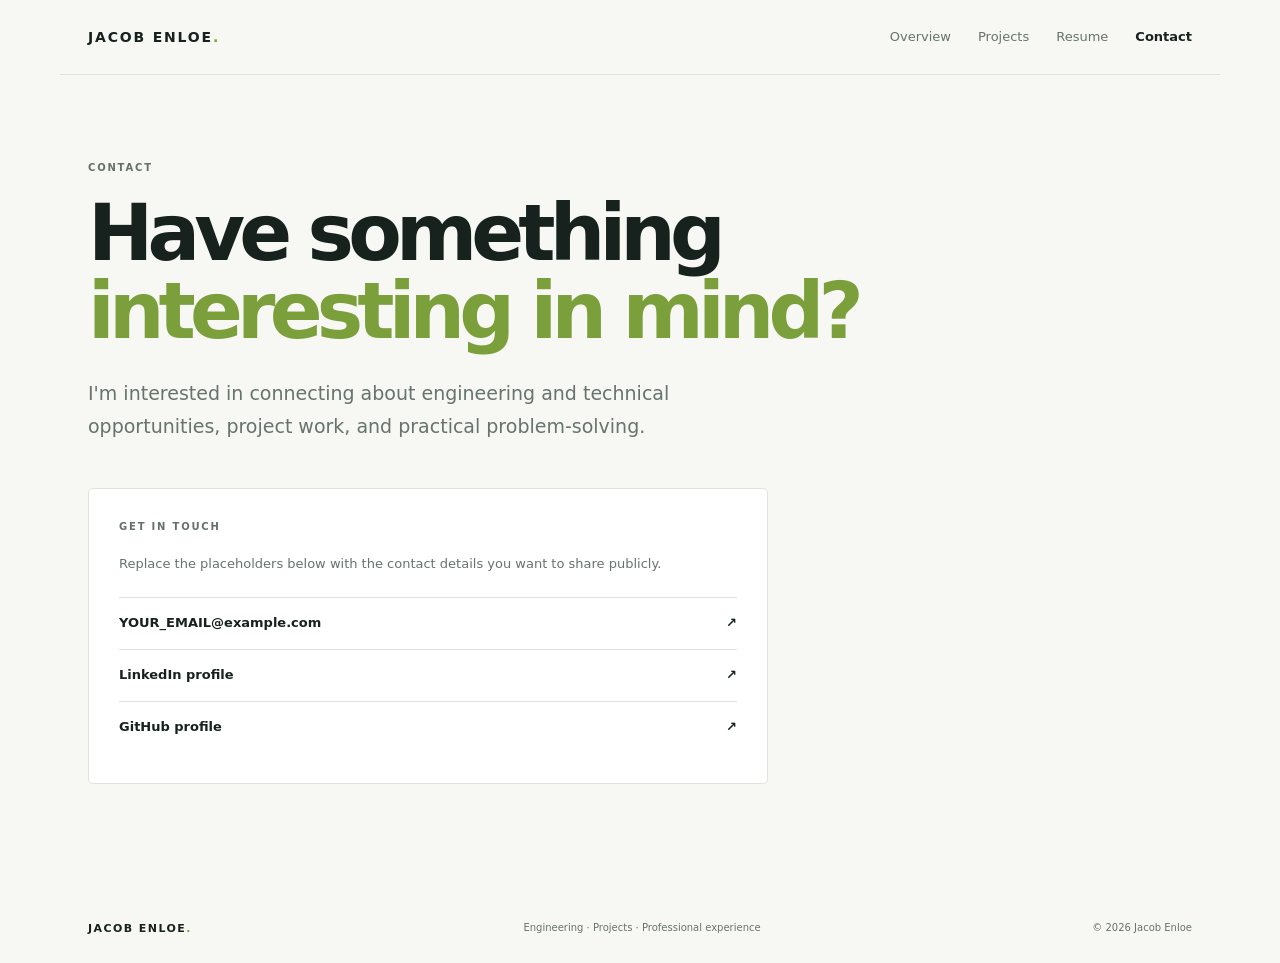
==== contact.html @ 6a727733 "Add files via upload" ====
<!doctype html>
<html lang="en">
<head>
  <meta charset="utf-8"><meta name="viewport" content="width=device-width, initial-scale=1">
  <meta name="description" content="Contact Jacob Enloe about technical opportunities and projects.">
  <title>Contact | Jacob Enloe</title><link rel="stylesheet" href="styles.css">
</head>
<body>
<header class="site-header"><a class="wordmark" href="index.html">JACOB ENLOE<span>.</span></a><nav aria-label="Main navigation"><a href="index.html">Overview</a><a href="projects.html">Projects</a><a href="resume.html">Resume</a><a class="active" href="contact.html">Contact</a></nav></header>
<main>
  <section class="page-hero contact-hero"><p class="eyebrow">CONTACT</p><h1>Have something<br><span>interesting in mind?</span></h1><p class="hero-copy">I'm interested in connecting about engineering and technical opportunities, project work, and practical problem-solving.</p>
    <div class="contact-panel"><p class="eyebrow">GET IN TOUCH</p><p>Replace the placeholders below with the contact details you want to share publicly.</p><a class="contact-link" href="mailto:YOUR_EMAIL@example.com">YOUR_EMAIL@example.com <span aria-hidden="true">↗</span></a><a class="contact-link" href="https://www.linkedin.com/" target="_blank" rel="noreferrer">LinkedIn profile <span aria-hidden="true">↗</span></a><a class="contact-link" href="https://github.com/" target="_blank" rel="noreferrer">GitHub profile <span aria-hidden="true">↗</span></a></div>
  </section>
</main>
<footer class="site-footer"><a class="wordmark" href="index.html">JACOB ENLOE<span>.</span></a><span>Engineering · Projects · Professional experience</span><span>© <span id="year"></span> Jacob Enloe</span></footer><script src="script.js"></script>
</body></html>
---- styles.css ----
:root{--ink:#17221f;--muted:#66736e;--paper:#f7f8f4;--white:#fff;--green:#c7f36b;--line:#dfe5dc;--deep:#1b2a25;--accent:#b8e85c;--max:1160px}
*{box-sizing:border-box}html{scroll-behavior:smooth}body{margin:0;background:var(--paper);color:var(--ink);font-family:Inter,ui-sans-serif,system-ui,-apple-system,BlinkMacSystemFont,"Segoe UI",sans-serif;line-height:1.6;-webkit-font-smoothing:antialiased}a{color:inherit;text-decoration:none}.site-header{max-width:var(--max);margin:auto;padding:26px 28px;display:flex;align-items:center;justify-content:space-between;gap:24px;border-bottom:1px solid var(--line)}.wordmark{font-size:14px;letter-spacing:.13em;font-weight:850;white-space:nowrap}.wordmark span{color:#75a82b}.site-header nav{display:flex;gap:27px;align-items:center}.site-header nav a{font-size:13px;color:var(--muted);transition:color .2s}.site-header nav a:hover,.site-header nav a.active{color:var(--ink)}.site-header nav a.active{font-weight:750}.hero,.page-hero{max-width:var(--max);margin:auto;padding:108px 28px 76px}.eyebrow{font-size:10px;letter-spacing:.18em;font-weight:800;color:#64716a;margin:0 0 19px}.status-dot{display:inline-block;width:7px;height:7px;background:#8bbd37;border-radius:50%;margin:0 8px 1px 0}.hero h1,.page-hero h1{font-size:clamp(46px,7.3vw,91px);line-height:.99;letter-spacing:-.075em;font-weight:760;margin:0;max-width:930px}.hero h1 span,.page-hero h1 span{color:#7a9f3b}.hero-copy{font-size:clamp(16px,2vw,19px);line-height:1.75;color:var(--muted);max-width:620px;margin:27px 0 0}.hero-actions{display:flex;align-items:center;gap:14px;flex-wrap:wrap;margin-top:31px}.button{display:inline-flex;align-items:center;justify-content:center;gap:20px;border-radius:4px;padding:14px 18px;font-size:13px;font-weight:750;transition:transform .2s,background .2s}.button:hover{transform:translateY(-2px)}.button-primary{background:var(--ink);color:white}.button-primary:hover{background:#30443b}.button-quiet{border:1px solid var(--line)}.hero-note{display:flex;align-items:center;gap:12px;color:var(--muted);font-size:11px;margin-top:67px}.note-line{height:1px;width:40px;background:#aab5a8}.section{max-width:var(--max);margin:auto;padding:75px 28px}.intro-grid{display:grid;grid-template-columns:.9fr 1.1fr;gap:70px;border-top:1px solid var(--line)}h2{font-size:clamp(30px,4vw,48px);line-height:1.08;letter-spacing:-.055em;margin:0;font-weight:730}.intro-text{max-width:590px;color:var(--muted);font-size:15px}.intro-text p:first-child{margin-top:0}.text-link{display:inline-flex;gap:14px;align-items:center;color:var(--ink);font-size:13px;font-weight:750;margin-top:12px;border-bottom:1px solid #a9b2a7;padding-bottom:5px}.projects-section{padding-top:48px;padding-bottom:100px}.section-heading{display:flex;align-items:end;justify-content:space-between;gap:24px;margin-bottom:31px}.section-heading .eyebrow{margin-bottom:12px}.project-grid{display:grid;grid-template-columns:repeat(3,1fr);gap:20px}.project-card{display:block;min-width:0}.project-visual{height:225px;position:relative;overflow:hidden;background:#dfe7d6;border-radius:5px;margin-bottom:17px}.visual-label{position:absolute;z-index:2;top:15px;left:15px;font-size:9px;letter-spacing:.12em;font-weight:800;color:#334238}.visual-laser{background:radial-gradient(ellipse at 54% 53%,#f7f7d7 0,#c2d9a0 25%,#8ba879 60%,#344b40 100%)}.orbit{position:absolute;border:1px solid rgba(255,255,255,.72);border-radius:50%;width:230px;height:120px;left:50%;top:55%;transform:translate(-50%,-50%) rotate(-22deg)}.orbit-two{transform:translate(-50%,-50%) rotate(35deg);width:175px;height:180px}.laser-line{position:absolute;width:130%;height:2px;left:-10%;top:52%;background:#fff8ba;box-shadow:0 0 15px #fff}.visual-symbol{position:absolute;right:25px;bottom:12px;font-size:52px;font-family:Georgia,serif;color:#fff}.visual-circuit{background:#243c34}.visual-circuit .visual-label{color:#dcebd6}.circuit-board{position:absolute;inset:45px 28px 25px;border:1px solid #6d997e;background:linear-gradient(135deg,transparent 48%,rgba(188,232,112,.1) 49%,transparent 51%)}.chip{position:absolute;left:39%;top:30%;width:68px;height:68px;background:#162720;border:2px solid #9bc76d;box-shadow:0 0 0 8px rgba(164,214,112,.1)}.trace{position:absolute;height:2px;background:#9bc76d}.t1{width:39%;left:0;top:45%}.t2{width:39%;right:0;top:60%}.t3{width:2px;height:35%;left:58%;top:0}.node{position:absolute;width:7px;height:7px;border-radius:50%;background:#e1f5a5}.n1{left:13%;top:41%}.n2{right:8%;top:57%}.n3{left:57%;bottom:3%}.visual-data{background:#e5e9df}.chart-bars{position:absolute;left:30px;right:30px;bottom:28px;height:120px;display:flex;align-items:end;gap:12px}.chart-bars i{display:block;flex:1;background:#9ab47b;border-radius:3px 3px 0 0}.chart-bars i:nth-child(1){height:30%}.chart-bars i:nth-child(2){height:45%}.chart-bars i:nth-child(3){height:38%}.chart-bars i:nth-child(4){height:61%}.chart-bars i:nth-child(5){height:56%}.chart-bars i:nth-child(6){height:79%}.chart-bars i:nth-child(7){height:100%;background:#6d8e4a}.chart-baseline{position:absolute;bottom:28px;left:25px;right:25px;height:1px;background:#82927c}.card-meta{display:flex;justify-content:space-between;color:#748076;font-size:9px;font-weight:800;letter-spacing:.12em}.project-card h3{font-size:19px;line-height:1.25;letter-spacing:-.035em;margin:11px 0 8px}.project-card p{font-size:13px;line-height:1.7;color:var(--muted);margin:0}.project-card:hover h3{color:#668c2c}.small-note{font-size:11px;color:#7c867d;line-height:1.65;margin-top:22px}.closing-cta{background:var(--deep);color:white;padding:76px max(28px,calc((100vw - var(--max))/2 + 28px)) 82px}.closing-cta .eyebrow{color:#c5d0c5}.closing-cta h2{font-size:clamp(38px,5vw,60px)}.closing-cta>p:not(.eyebrow){max-width:500px;color:#b9c5bc;font-size:14px;margin:20px 0 0}.button-light{background:var(--green);color:var(--ink);margin-top:24px}.site-footer{max-width:var(--max);margin:auto;padding:26px 28px;display:flex;align-items:center;justify-content:space-between;gap:18px;color:var(--muted);font-size:10px}.site-footer .wordmark{color:var(--ink);font-size:11px}.page-hero{padding-top:85px;padding-bottom:48px}.page-hero h1{font-size:clamp(45px,6.5vw,78px)}.page-hero .hero-copy{max-width:670px}.project-detail-list{padding-top:25px;padding-bottom:100px}.detail-card{display:grid;grid-template-columns:70px 1fr;gap:28px;padding:37px 0;border-top:1px solid var(--line);scroll-margin-top:20px}.detail-number{font-size:12px;font-weight:800;color:#7b9d48;padding-top:4px}.detail-card h2{font-size:clamp(25px,3.5vw,38px);margin-bottom:14px}.detail-card p:not(.eyebrow){color:var(--muted);max-width:720px;font-size:14px}.detail-card h3{font-size:13px;margin:26px 0 8px}.detail-card ul{color:var(--muted);font-size:13px;padding-left:19px}.tag-list{display:flex;gap:8px;flex-wrap:wrap;margin-top:18px}.tag-list span{font-size:10px;border:1px solid var(--line);padding:6px 9px;border-radius:3px;color:#536158}.resume-hero{padding-bottom:50px}.resume-layout{display:grid;grid-template-columns:.75fr 1.25fr;gap:80px;border-top:1px solid var(--line);padding-top:52px;padding-bottom:100px}.resume-layout aside h2{font-size:31px}.muted{color:var(--muted);font-size:14px;line-height:1.8}.resume-content{min-width:0}.resume-block{border-bottom:1px solid var(--line);padding-bottom:30px;margin-bottom:30px}.resume-block:last-child{border-bottom:0}.resume-block>.eyebrow{margin-bottom:17px}.resume-entry{display:flex;justify-content:space-between;gap:20px;margin:17px 0 8px}.resume-entry h3{font-size:16px;margin:0}.resume-entry p{font-size:12px;color:var(--muted);margin:3px 0}.entry-date{font-size:10px;color:#758078;white-space:nowrap;padding-top:5px}.resume-block>p:not(.eyebrow),.resume-block li{font-size:12px;color:var(--muted);line-height:1.8}.resume-block ul{padding-left:17px}.skill-grid{display:grid;grid-template-columns:1fr 1fr;gap:20px}.skill-grid h4{font-size:12px;margin:0 0 5px}.skill-grid p{font-size:12px;color:var(--muted);margin:0;line-height:1.7}.contact-hero{padding-bottom:110px}.contact-panel{max-width:680px;margin-top:45px;padding:30px;background:white;border:1px solid var(--line);border-radius:5px}.contact-panel>p:not(.eyebrow){font-size:13px;color:var(--muted)}.contact-link{display:flex;justify-content:space-between;gap:15px;padding:15px 0;border-top:1px solid var(--line);font-size:13px;font-weight:700}.contact-link:first-of-type{margin-top:22px}.contact-link:hover{color:#668c2c}
@media(max-width:760px){.site-header{padding:20px;align-items:flex-start;flex-direction:column;gap:18px}.site-header nav{width:100%;gap:0;justify-content:space-between}.site-header nav a{font-size:12px}.hero,.page-hero{padding:75px 20px 55px}.hero h1{font-size:clamp(44px,12vw,70px)}.section{padding:55px 20px}.intro-grid,.resume-layout{grid-template-columns:1fr;gap:26px}.project-grid{grid-template-columns:1fr;gap:34px}.project-visual{height:245px}.section-heading{align-items:flex-start;flex-direction:column}.closing-cta{padding:60px 20px}.site-footer{padding:23px 20px;flex-wrap:wrap}.site-footer>span:nth-child(2){display:none}.detail-card{grid-template-columns:32px 1fr;gap:12px}.resume-layout{padding-top:40px}.skill-grid{grid-template-columns:1fr}.resume-entry{flex-direction:column;gap:0}.entry-date{padding-top:0}.contact-panel{padding:22px}}
@media(prefers-reduced-motion:reduce){html{scroll-behavior:auto}*,*::before,*::after{transition:none!important}}
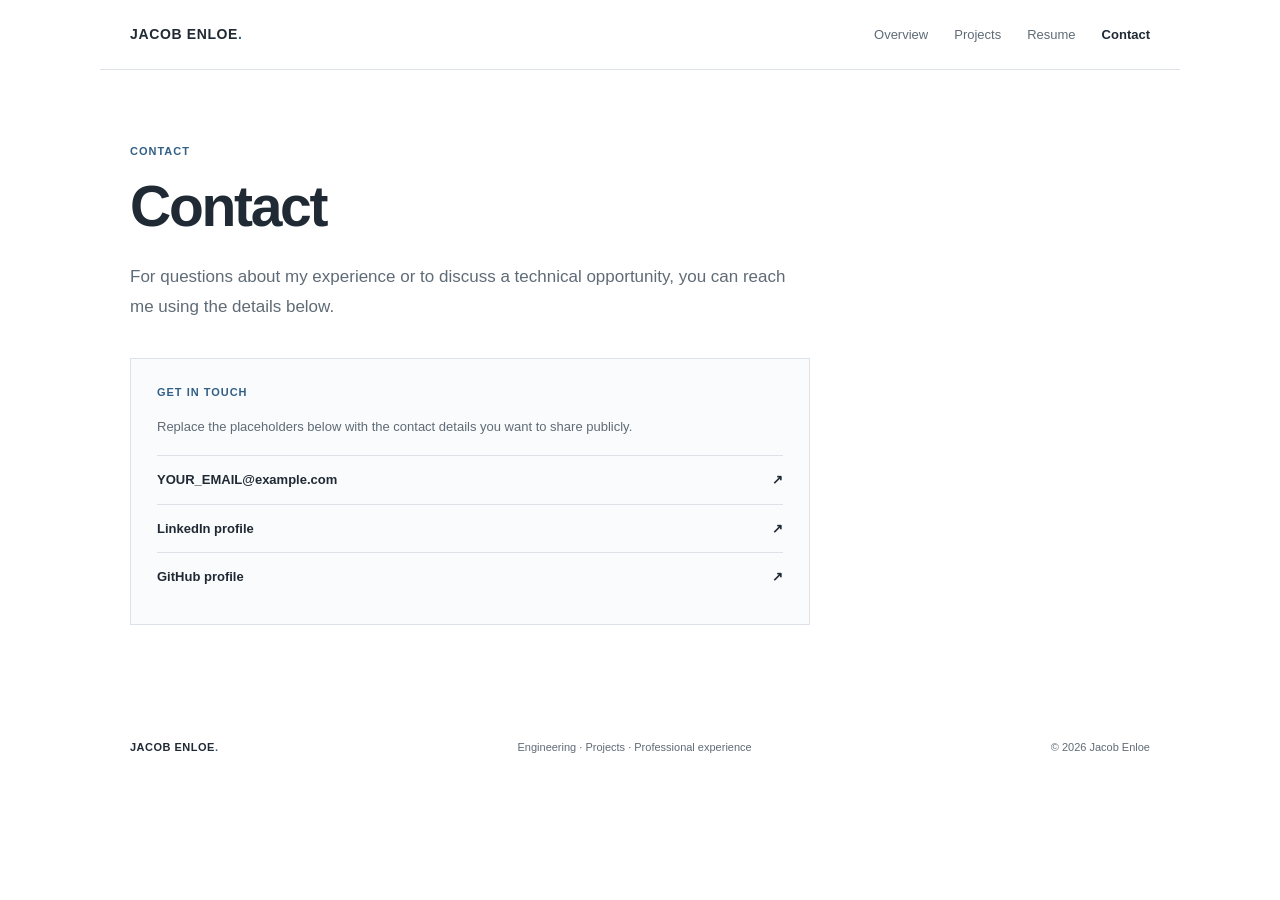
==== commit 0965d6bf: "Add files via upload" ====
--- a/contact.html
+++ b/contact.html
@@ -8,7 +8,7 @@
 <body>
 <header class="site-header"><a class="wordmark" href="index.html">JACOB ENLOE<span>.</span></a><nav aria-label="Main navigation"><a href="index.html">Overview</a><a href="projects.html">Projects</a><a href="resume.html">Resume</a><a class="active" href="contact.html">Contact</a></nav></header>
 <main>
-  <section class="page-hero contact-hero"><p class="eyebrow">CONTACT</p><h1>Have something<br><span>interesting in mind?</span></h1><p class="hero-copy">I'm interested in connecting about engineering and technical opportunities, project work, and practical problem-solving.</p>
+  <section class="page-hero contact-hero"><p class="eyebrow">CONTACT</p><h1>Contact</h1><p class="hero-copy">For questions about my experience or to discuss a technical opportunity, you can reach me using the details below.</p>
     <div class="contact-panel"><p class="eyebrow">GET IN TOUCH</p><p>Replace the placeholders below with the contact details you want to share publicly.</p><a class="contact-link" href="mailto:YOUR_EMAIL@example.com">YOUR_EMAIL@example.com <span aria-hidden="true">↗</span></a><a class="contact-link" href="https://www.linkedin.com/" target="_blank" rel="noreferrer">LinkedIn profile <span aria-hidden="true">↗</span></a><a class="contact-link" href="https://github.com/" target="_blank" rel="noreferrer">GitHub profile <span aria-hidden="true">↗</span></a></div>
   </section>
 </main>
--- a/styles.css
+++ b/styles.css
@@ -1,4 +1,160 @@
-:root{--ink:#17221f;--muted:#66736e;--paper:#f7f8f4;--white:#fff;--green:#c7f36b;--line:#dfe5dc;--deep:#1b2a25;--accent:#b8e85c;--max:1160px}
-*{box-sizing:border-box}html{scroll-behavior:smooth}body{margin:0;background:var(--paper);color:var(--ink);font-family:Inter,ui-sans-serif,system-ui,-apple-system,BlinkMacSystemFont,"Segoe UI",sans-serif;line-height:1.6;-webkit-font-smoothing:antialiased}a{color:inherit;text-decoration:none}.site-header{max-width:var(--max);margin:auto;padding:26px 28px;display:flex;align-items:center;justify-content:space-between;gap:24px;border-bottom:1px solid var(--line)}.wordmark{font-size:14px;letter-spacing:.13em;font-weight:850;white-space:nowrap}.wordmark span{color:#75a82b}.site-header nav{display:flex;gap:27px;align-items:center}.site-header nav a{font-size:13px;color:var(--muted);transition:color .2s}.site-header nav a:hover,.site-header nav a.active{color:var(--ink)}.site-header nav a.active{font-weight:750}.hero,.page-hero{max-width:var(--max);margin:auto;padding:108px 28px 76px}.eyebrow{font-size:10px;letter-spacing:.18em;font-weight:800;color:#64716a;margin:0 0 19px}.status-dot{display:inline-block;width:7px;height:7px;background:#8bbd37;border-radius:50%;margin:0 8px 1px 0}.hero h1,.page-hero h1{font-size:clamp(46px,7.3vw,91px);line-height:.99;letter-spacing:-.075em;font-weight:760;margin:0;max-width:930px}.hero h1 span,.page-hero h1 span{color:#7a9f3b}.hero-copy{font-size:clamp(16px,2vw,19px);line-height:1.75;color:var(--muted);max-width:620px;margin:27px 0 0}.hero-actions{display:flex;align-items:center;gap:14px;flex-wrap:wrap;margin-top:31px}.button{display:inline-flex;align-items:center;justify-content:center;gap:20px;border-radius:4px;padding:14px 18px;font-size:13px;font-weight:750;transition:transform .2s,background .2s}.button:hover{transform:translateY(-2px)}.button-primary{background:var(--ink);color:white}.button-primary:hover{background:#30443b}.button-quiet{border:1px solid var(--line)}.hero-note{display:flex;align-items:center;gap:12px;color:var(--muted);font-size:11px;margin-top:67px}.note-line{height:1px;width:40px;background:#aab5a8}.section{max-width:var(--max);margin:auto;padding:75px 28px}.intro-grid{display:grid;grid-template-columns:.9fr 1.1fr;gap:70px;border-top:1px solid var(--line)}h2{font-size:clamp(30px,4vw,48px);line-height:1.08;letter-spacing:-.055em;margin:0;font-weight:730}.intro-text{max-width:590px;color:var(--muted);font-size:15px}.intro-text p:first-child{margin-top:0}.text-link{display:inline-flex;gap:14px;align-items:center;color:var(--ink);font-size:13px;font-weight:750;margin-top:12px;border-bottom:1px solid #a9b2a7;padding-bottom:5px}.projects-section{padding-top:48px;padding-bottom:100px}.section-heading{display:flex;align-items:end;justify-content:space-between;gap:24px;margin-bottom:31px}.section-heading .eyebrow{margin-bottom:12px}.project-grid{display:grid;grid-template-columns:repeat(3,1fr);gap:20px}.project-card{display:block;min-width:0}.project-visual{height:225px;position:relative;overflow:hidden;background:#dfe7d6;border-radius:5px;margin-bottom:17px}.visual-label{position:absolute;z-index:2;top:15px;left:15px;font-size:9px;letter-spacing:.12em;font-weight:800;color:#334238}.visual-laser{background:radial-gradient(ellipse at 54% 53%,#f7f7d7 0,#c2d9a0 25%,#8ba879 60%,#344b40 100%)}.orbit{position:absolute;border:1px solid rgba(255,255,255,.72);border-radius:50%;width:230px;height:120px;left:50%;top:55%;transform:translate(-50%,-50%) rotate(-22deg)}.orbit-two{transform:translate(-50%,-50%) rotate(35deg);width:175px;height:180px}.laser-line{position:absolute;width:130%;height:2px;left:-10%;top:52%;background:#fff8ba;box-shadow:0 0 15px #fff}.visual-symbol{position:absolute;right:25px;bottom:12px;font-size:52px;font-family:Georgia,serif;color:#fff}.visual-circuit{background:#243c34}.visual-circuit .visual-label{color:#dcebd6}.circuit-board{position:absolute;inset:45px 28px 25px;border:1px solid #6d997e;background:linear-gradient(135deg,transparent 48%,rgba(188,232,112,.1) 49%,transparent 51%)}.chip{position:absolute;left:39%;top:30%;width:68px;height:68px;background:#162720;border:2px solid #9bc76d;box-shadow:0 0 0 8px rgba(164,214,112,.1)}.trace{position:absolute;height:2px;background:#9bc76d}.t1{width:39%;left:0;top:45%}.t2{width:39%;right:0;top:60%}.t3{width:2px;height:35%;left:58%;top:0}.node{position:absolute;width:7px;height:7px;border-radius:50%;background:#e1f5a5}.n1{left:13%;top:41%}.n2{right:8%;top:57%}.n3{left:57%;bottom:3%}.visual-data{background:#e5e9df}.chart-bars{position:absolute;left:30px;right:30px;bottom:28px;height:120px;display:flex;align-items:end;gap:12px}.chart-bars i{display:block;flex:1;background:#9ab47b;border-radius:3px 3px 0 0}.chart-bars i:nth-child(1){height:30%}.chart-bars i:nth-child(2){height:45%}.chart-bars i:nth-child(3){height:38%}.chart-bars i:nth-child(4){height:61%}.chart-bars i:nth-child(5){height:56%}.chart-bars i:nth-child(6){height:79%}.chart-bars i:nth-child(7){height:100%;background:#6d8e4a}.chart-baseline{position:absolute;bottom:28px;left:25px;right:25px;height:1px;background:#82927c}.card-meta{display:flex;justify-content:space-between;color:#748076;font-size:9px;font-weight:800;letter-spacing:.12em}.project-card h3{font-size:19px;line-height:1.25;letter-spacing:-.035em;margin:11px 0 8px}.project-card p{font-size:13px;line-height:1.7;color:var(--muted);margin:0}.project-card:hover h3{color:#668c2c}.small-note{font-size:11px;color:#7c867d;line-height:1.65;margin-top:22px}.closing-cta{background:var(--deep);color:white;padding:76px max(28px,calc((100vw - var(--max))/2 + 28px)) 82px}.closing-cta .eyebrow{color:#c5d0c5}.closing-cta h2{font-size:clamp(38px,5vw,60px)}.closing-cta>p:not(.eyebrow){max-width:500px;color:#b9c5bc;font-size:14px;margin:20px 0 0}.button-light{background:var(--green);color:var(--ink);margin-top:24px}.site-footer{max-width:var(--max);margin:auto;padding:26px 28px;display:flex;align-items:center;justify-content:space-between;gap:18px;color:var(--muted);font-size:10px}.site-footer .wordmark{color:var(--ink);font-size:11px}.page-hero{padding-top:85px;padding-bottom:48px}.page-hero h1{font-size:clamp(45px,6.5vw,78px)}.page-hero .hero-copy{max-width:670px}.project-detail-list{padding-top:25px;padding-bottom:100px}.detail-card{display:grid;grid-template-columns:70px 1fr;gap:28px;padding:37px 0;border-top:1px solid var(--line);scroll-margin-top:20px}.detail-number{font-size:12px;font-weight:800;color:#7b9d48;padding-top:4px}.detail-card h2{font-size:clamp(25px,3.5vw,38px);margin-bottom:14px}.detail-card p:not(.eyebrow){color:var(--muted);max-width:720px;font-size:14px}.detail-card h3{font-size:13px;margin:26px 0 8px}.detail-card ul{color:var(--muted);font-size:13px;padding-left:19px}.tag-list{display:flex;gap:8px;flex-wrap:wrap;margin-top:18px}.tag-list span{font-size:10px;border:1px solid var(--line);padding:6px 9px;border-radius:3px;color:#536158}.resume-hero{padding-bottom:50px}.resume-layout{display:grid;grid-template-columns:.75fr 1.25fr;gap:80px;border-top:1px solid var(--line);padding-top:52px;padding-bottom:100px}.resume-layout aside h2{font-size:31px}.muted{color:var(--muted);font-size:14px;line-height:1.8}.resume-content{min-width:0}.resume-block{border-bottom:1px solid var(--line);padding-bottom:30px;margin-bottom:30px}.resume-block:last-child{border-bottom:0}.resume-block>.eyebrow{margin-bottom:17px}.resume-entry{display:flex;justify-content:space-between;gap:20px;margin:17px 0 8px}.resume-entry h3{font-size:16px;margin:0}.resume-entry p{font-size:12px;color:var(--muted);margin:3px 0}.entry-date{font-size:10px;color:#758078;white-space:nowrap;padding-top:5px}.resume-block>p:not(.eyebrow),.resume-block li{font-size:12px;color:var(--muted);line-height:1.8}.resume-block ul{padding-left:17px}.skill-grid{display:grid;grid-template-columns:1fr 1fr;gap:20px}.skill-grid h4{font-size:12px;margin:0 0 5px}.skill-grid p{font-size:12px;color:var(--muted);margin:0;line-height:1.7}.contact-hero{padding-bottom:110px}.contact-panel{max-width:680px;margin-top:45px;padding:30px;background:white;border:1px solid var(--line);border-radius:5px}.contact-panel>p:not(.eyebrow){font-size:13px;color:var(--muted)}.contact-link{display:flex;justify-content:space-between;gap:15px;padding:15px 0;border-top:1px solid var(--line);font-size:13px;font-weight:700}.contact-link:first-of-type{margin-top:22px}.contact-link:hover{color:#668c2c}
-@media(max-width:760px){.site-header{padding:20px;align-items:flex-start;flex-direction:column;gap:18px}.site-header nav{width:100%;gap:0;justify-content:space-between}.site-header nav a{font-size:12px}.hero,.page-hero{padding:75px 20px 55px}.hero h1{font-size:clamp(44px,12vw,70px)}.section{padding:55px 20px}.intro-grid,.resume-layout{grid-template-columns:1fr;gap:26px}.project-grid{grid-template-columns:1fr;gap:34px}.project-visual{height:245px}.section-heading{align-items:flex-start;flex-direction:column}.closing-cta{padding:60px 20px}.site-footer{padding:23px 20px;flex-wrap:wrap}.site-footer>span:nth-child(2){display:none}.detail-card{grid-template-columns:32px 1fr;gap:12px}.resume-layout{padding-top:40px}.skill-grid{grid-template-columns:1fr}.resume-entry{flex-direction:column;gap:0}.entry-date{padding-top:0}.contact-panel{padding:22px}}
-@media(prefers-reduced-motion:reduce){html{scroll-behavior:auto}*,*::before,*::after{transition:none!important}}
+:root {
+  --ink: #202a35;
+  --muted: #5f6b76;
+  --paper: #ffffff;
+  --soft: #f4f6f8;
+  --line: #dce2e7;
+  --accent: #315f86;
+  --max: 1080px;
+}
+* { box-sizing: border-box; }
+html { scroll-behavior: smooth; }
+body {
+  margin: 0;
+  background: var(--paper);
+  color: var(--ink);
+  font-family: Arial, Helvetica, sans-serif;
+  font-size: 15px;
+  line-height: 1.65;
+  -webkit-font-smoothing: antialiased;
+}
+a { color: inherit; text-decoration: none; }
+a:hover { color: var(--accent); }
+.site-header {
+  max-width: var(--max);
+  margin: 0 auto;
+  padding: 23px 30px;
+  display: flex;
+  align-items: center;
+  justify-content: space-between;
+  gap: 28px;
+  border-bottom: 1px solid var(--line);
+}
+.wordmark { font-size: 14px; font-weight: 700; letter-spacing: .045em; white-space: nowrap; }
+.wordmark span { color: var(--accent); }
+.site-header nav { display: flex; align-items: center; gap: 26px; }
+.site-header nav a { color: var(--muted); font-size: 13px; }
+.site-header nav a:hover, .site-header nav a.active { color: var(--ink); }
+.site-header nav a.active { font-weight: 700; }
+.hero, .page-hero { max-width: var(--max); margin: 0 auto; padding: 88px 30px 72px; }
+.eyebrow { margin: 0 0 15px; color: var(--accent); font-size: 11px; font-weight: 700; letter-spacing: .09em; text-transform: uppercase; }
+.status-dot { display: none; }
+.hero h1, .page-hero h1 {
+  max-width: 790px;
+  margin: 0;
+  font-size: clamp(38px, 5.2vw, 62px);
+  line-height: 1.12;
+  letter-spacing: -.04em;
+  font-weight: 700;
+}
+.hero h1 span, .page-hero h1 span { color: var(--accent); }
+.hero-copy { max-width: 650px; margin: 23px 0 0; color: var(--muted); font-size: 17px; line-height: 1.75; }
+.hero-actions { display: flex; flex-wrap: wrap; align-items: center; gap: 12px; margin-top: 27px; }
+.button { display: inline-flex; align-items: center; gap: 16px; padding: 11px 15px; border: 1px solid var(--ink); border-radius: 3px; font-size: 13px; font-weight: 700; transition: background .15s, color .15s; }
+.button:hover { transform: none; }
+.button-primary { background: var(--ink); color: white; }
+.button-primary:hover { background: var(--accent); border-color: var(--accent); color: white; }
+.button-quiet { border-color: var(--line); color: var(--ink); }
+.button-quiet:hover { border-color: var(--accent); }
+.hero-note { display: flex; align-items: center; gap: 12px; margin-top: 52px; color: var(--muted); font-size: 12px; }
+.note-line { width: 34px; height: 1px; background: #aab4bd; }
+.section { max-width: var(--max); margin: 0 auto; padding: 62px 30px; }
+.intro-grid { display: grid; grid-template-columns: .85fr 1.15fr; gap: 65px; border-top: 1px solid var(--line); }
+h2 { margin: 0; font-size: clamp(27px, 3.4vw, 39px); line-height: 1.2; letter-spacing: -.025em; font-weight: 700; }
+.intro-text { max-width: 620px; color: var(--muted); }
+.intro-text p:first-child { margin-top: 0; }
+.text-link { display: inline-flex; align-items: center; gap: 12px; margin-top: 10px; padding-bottom: 3px; border-bottom: 1px solid #aeb9c2; color: var(--accent); font-size: 13px; font-weight: 700; }
+.projects-section { padding-top: 36px; padding-bottom: 82px; }
+.section-heading { display: flex; align-items: end; justify-content: space-between; gap: 24px; margin-bottom: 26px; }
+.section-heading .eyebrow { margin-bottom: 9px; }
+.project-grid { display: grid; grid-template-columns: repeat(3, 1fr); gap: 22px; }
+.project-card { display: block; min-width: 0; }
+.project-visual { height: 170px; position: relative; overflow: hidden; margin-bottom: 14px; border: 1px solid var(--line); background: var(--soft); }
+.visual-label { position: absolute; z-index: 2; top: 12px; left: 13px; color: #53616d; font-size: 9px; font-weight: 700; letter-spacing: .08em; }
+.visual-laser { background: #eef2f5; }
+.orbit { position: absolute; width: 190px; height: 85px; top: 56%; left: 50%; border: 1px solid #9aabb9; border-radius: 50%; transform: translate(-50%, -50%) rotate(-20deg); }
+.orbit-two { width: 145px; height: 135px; transform: translate(-50%, -50%) rotate(35deg); }
+.laser-line { position: absolute; top: 54%; left: 10%; width: 80%; height: 1px; background: var(--accent); }
+.visual-symbol { position: absolute; right: 22px; bottom: 4px; color: #526b80; font: 44px Georgia, serif; }
+.visual-circuit { background: #edf1f4; }
+.circuit-board { position: absolute; inset: 40px 25px 20px; border: 1px solid #9aabb9; }
+.chip { position: absolute; top: 25%; left: 40%; width: 55px; height: 55px; border: 2px solid #617c91; background: #dbe3e9; }
+.trace { position: absolute; height: 1px; background: #617c91; }
+.t1 { top: 43%; left: 0; width: 40%; }.t2 { top: 58%; right: 0; width: 39%; }.t3 { top: 0; left: 59%; width: 1px; height: 35%; }
+.node { position: absolute; width: 6px; height: 6px; border-radius: 50%; background: var(--accent); }
+.n1 { top: 40%; left: 12%; }.n2 { top: 55%; right: 8%; }.n3 { bottom: 3%; left: 58%; }
+.visual-data { background: #f0f3f5; }
+.chart-bars { position: absolute; left: 28px; right: 28px; bottom: 23px; height: 95px; display: flex; align-items: end; gap: 10px; }
+.chart-bars i { display: block; flex: 1; background: #9aabb9; }
+.chart-bars i:nth-child(1) { height: 30%; }.chart-bars i:nth-child(2) { height: 45%; }.chart-bars i:nth-child(3) { height: 38%; }.chart-bars i:nth-child(4) { height: 61%; }.chart-bars i:nth-child(5) { height: 56%; }.chart-bars i:nth-child(6) { height: 79%; }.chart-bars i:nth-child(7) { height: 100%; background: var(--accent); }
+.chart-baseline { position: absolute; bottom: 23px; left: 23px; right: 23px; height: 1px; background: #8796a2; }
+.card-meta { display: flex; justify-content: space-between; color: #697783; font-size: 10px; font-weight: 700; letter-spacing: .06em; }
+.project-card h3 { margin: 9px 0 6px; font-size: 17px; line-height: 1.35; }
+.project-card p { margin: 0; color: var(--muted); font-size: 13px; line-height: 1.65; }
+.project-card:hover h3 { color: var(--accent); }
+.small-note { margin-top: 20px; color: #6e7a84; font-size: 11px; line-height: 1.6; }
+.closing-cta { padding: 62px max(30px, calc((100vw - var(--max))/2 + 30px)); background: #f3f5f7; border-top: 1px solid var(--line); border-bottom: 1px solid var(--line); }
+.closing-cta .eyebrow { margin-bottom: 12px; }
+.closing-cta h2 { max-width: 620px; }
+.closing-cta > p:not(.eyebrow) { max-width: 520px; margin: 15px 0 0; color: var(--muted); font-size: 14px; }
+.button-light { margin-top: 20px; background: var(--ink); color: white; }
+.button-light:hover { background: var(--accent); border-color: var(--accent); color: white; }
+.site-footer { max-width: var(--max); margin: 0 auto; padding: 23px 30px; display: flex; align-items: center; justify-content: space-between; gap: 18px; color: var(--muted); font-size: 11px; }
+.site-footer .wordmark { color: var(--ink); font-size: 11px; }
+.page-hero { padding-top: 72px; padding-bottom: 42px; }
+.page-hero h1 { font-size: clamp(37px, 5vw, 57px); }
+.page-hero .hero-copy { max-width: 680px; }
+.project-detail-list { padding-top: 20px; padding-bottom: 85px; }
+.detail-card { display: grid; grid-template-columns: 55px 1fr; gap: 25px; padding: 32px 0; border-top: 1px solid var(--line); scroll-margin-top: 20px; }
+.detail-number { padding-top: 4px; color: var(--accent); font-size: 12px; font-weight: 700; }
+.detail-card h2 { margin-bottom: 12px; font-size: clamp(24px, 3vw, 34px); }
+.detail-card p:not(.eyebrow) { max-width: 740px; color: var(--muted); font-size: 14px; }
+.detail-card h3 { margin: 22px 0 7px; font-size: 13px; }
+.detail-card ul { padding-left: 18px; color: var(--muted); font-size: 13px; }
+.tag-list { display: flex; flex-wrap: wrap; gap: 7px; margin-top: 16px; }
+.tag-list span { padding: 4px 8px; border: 1px solid var(--line); border-radius: 2px; color: #53616d; font-size: 11px; }
+.resume-hero { padding-bottom: 40px; }
+.resume-layout { display: grid; grid-template-columns: .75fr 1.25fr; gap: 70px; padding-top: 42px; padding-bottom: 85px; border-top: 1px solid var(--line); }
+.resume-layout aside h2 { font-size: 28px; }
+.muted { color: var(--muted); font-size: 14px; line-height: 1.8; }
+.resume-content { min-width: 0; }
+.resume-block { margin-bottom: 27px; padding-bottom: 26px; border-bottom: 1px solid var(--line); }
+.resume-block:last-child { border-bottom: 0; }
+.resume-block > .eyebrow { margin-bottom: 14px; }
+.resume-entry { display: flex; justify-content: space-between; gap: 18px; margin: 15px 0 7px; }
+.resume-entry h3 { margin: 0; font-size: 15px; }
+.resume-entry p { margin: 3px 0; color: var(--muted); font-size: 12px; }
+.entry-date { padding-top: 4px; color: #6d7983; font-size: 11px; white-space: nowrap; }
+.resume-block > p:not(.eyebrow), .resume-block li { color: var(--muted); font-size: 12px; line-height: 1.8; }
+.resume-block ul { padding-left: 17px; }
+.skill-grid { display: grid; grid-template-columns: 1fr 1fr; gap: 18px; }
+.skill-grid h4 { margin: 0 0 5px; font-size: 12px; }
+.skill-grid p { margin: 0; color: var(--muted); font-size: 12px; line-height: 1.7; }
+.contact-hero { padding-bottom: 90px; }
+.contact-panel { max-width: 680px; margin-top: 36px; padding: 24px 26px; border: 1px solid var(--line); background: #fafbfc; }
+.contact-panel > p:not(.eyebrow) { color: var(--muted); font-size: 13px; }
+.contact-link { display: flex; justify-content: space-between; gap: 15px; padding: 13px 0; border-top: 1px solid var(--line); font-size: 13px; font-weight: 700; }
+.contact-link:first-of-type { margin-top: 18px; }
+.contact-link:hover { color: var(--accent); }
+@media (max-width: 760px) {
+  .site-header { padding: 18px 20px; align-items: flex-start; flex-direction: column; gap: 15px; }
+  .site-header nav { width: 100%; justify-content: space-between; gap: 10px; }
+  .site-header nav a { font-size: 12px; }
+  .hero, .page-hero { padding: 62px 20px 48px; }
+  .hero h1 { font-size: clamp(37px, 10vw, 55px); }
+  .section { padding: 48px 20px; }
+  .intro-grid, .resume-layout { grid-template-columns: 1fr; gap: 22px; }
+  .project-grid { grid-template-columns: 1fr; gap: 28px; }
+  .project-visual { height: 190px; }
+  .section-heading { align-items: flex-start; flex-direction: column; }
+  .closing-cta { padding: 48px 20px; }
+  .site-footer { padding: 20px; flex-wrap: wrap; }
+  .site-footer > span:nth-child(2) { display: none; }
+  .detail-card { grid-template-columns: 30px 1fr; gap: 12px; }
+  .resume-layout { padding-top: 32px; }
+  .skill-grid { grid-template-columns: 1fr; }
+  .resume-entry { flex-direction: column; gap: 0; }
+  .entry-date { padding-top: 0; }
+  .contact-panel { padding: 20px; }
+}
+@media (prefers-reduced-motion: reduce) { html { scroll-behavior: auto; } *, *::before, *::after { transition: none !important; } }
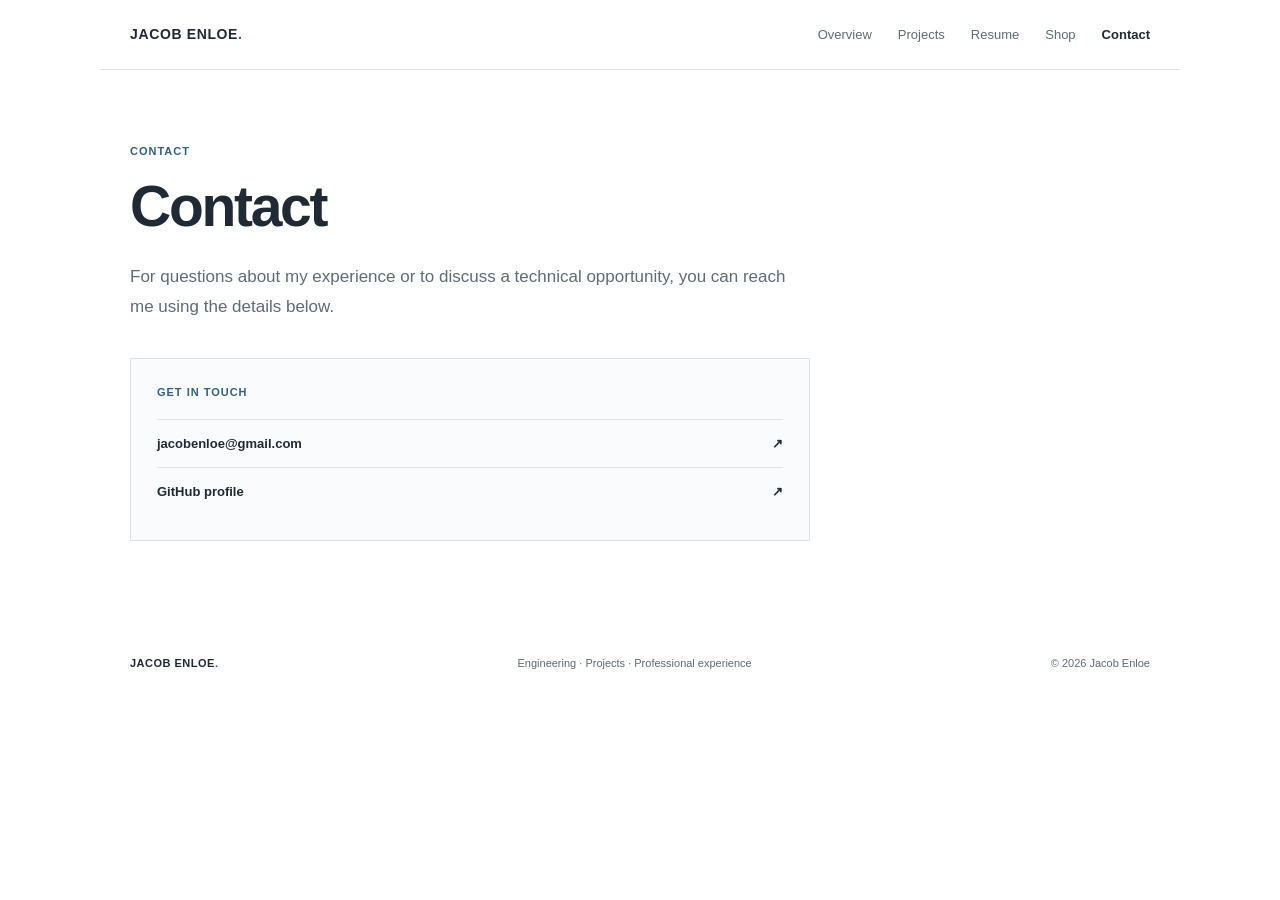
==== commit 63529272: "Add tie-dye shop, Shop nav, contact details, and enloe.net CNAME" ====
--- a/contact.html
+++ b/contact.html
@@ -6,10 +6,10 @@
   <title>Contact | Jacob Enloe</title><link rel="stylesheet" href="styles.css">
 </head>
 <body>
-<header class="site-header"><a class="wordmark" href="index.html">JACOB ENLOE<span>.</span></a><nav aria-label="Main navigation"><a href="index.html">Overview</a><a href="projects.html">Projects</a><a href="resume.html">Resume</a><a class="active" href="contact.html">Contact</a></nav></header>
+<header class="site-header"><a class="wordmark" href="index.html">JACOB ENLOE<span>.</span></a><nav aria-label="Main navigation"><a href="index.html">Overview</a><a href="projects.html">Projects</a><a href="resume.html">Resume</a><a href="shop.html">Shop</a><a class="active" href="contact.html">Contact</a></nav></header>
 <main>
   <section class="page-hero contact-hero"><p class="eyebrow">CONTACT</p><h1>Contact</h1><p class="hero-copy">For questions about my experience or to discuss a technical opportunity, you can reach me using the details below.</p>
-    <div class="contact-panel"><p class="eyebrow">GET IN TOUCH</p><p>Replace the placeholders below with the contact details you want to share publicly.</p><a class="contact-link" href="mailto:YOUR_EMAIL@example.com">YOUR_EMAIL@example.com <span aria-hidden="true">↗</span></a><a class="contact-link" href="https://www.linkedin.com/" target="_blank" rel="noreferrer">LinkedIn profile <span aria-hidden="true">↗</span></a><a class="contact-link" href="https://github.com/" target="_blank" rel="noreferrer">GitHub profile <span aria-hidden="true">↗</span></a></div>
+    <div class="contact-panel"><p class="eyebrow">GET IN TOUCH</p><a class="contact-link" href="mailto:jacobenloe@gmail.com">jacobenloe@gmail.com <span aria-hidden="true">↗</span></a><a class="contact-link" href="https://github.com/jacobenloe" target="_blank" rel="noreferrer">GitHub profile <span aria-hidden="true">↗</span></a></div>
   </section>
 </main>
 <footer class="site-footer"><a class="wordmark" href="index.html">JACOB ENLOE<span>.</span></a><span>Engineering · Projects · Professional experience</span><span>© <span id="year"></span> Jacob Enloe</span></footer><script src="script.js"></script>
--- a/styles.css
+++ b/styles.css
@@ -136,6 +136,34 @@
 .contact-link { display: flex; justify-content: space-between; gap: 15px; padding: 13px 0; border-top: 1px solid var(--line); font-size: 13px; font-weight: 700; }
 .contact-link:first-of-type { margin-top: 18px; }
 .contact-link:hover { color: var(--accent); }
+/* Shop */
+.shop-section { padding-top: 20px; padding-bottom: 42px; }
+.shop-grid { display: grid; grid-template-columns: repeat(3, 1fr); gap: 22px; }
+.shop-card { display: block; min-width: 0; }
+.shop-visual { height: 170px; position: relative; overflow: hidden; margin-bottom: 14px; border: 1px solid var(--line); background: var(--soft); }
+.shop-visual img { width: 100%; height: 100%; object-fit: cover; display: block; }
+.shop-visual-symbol { position: absolute; right: 22px; bottom: 4px; color: #526b80; font-size: 44px; line-height: 1; }
+.shop-card h3 { margin: 9px 0 6px; font-size: 17px; line-height: 1.35; }
+.shop-card p { margin: 0; color: var(--muted); font-size: 13px; line-height: 1.65; }
+.shop-price { margin-top: 10px !important; color: var(--ink) !important; font-size: 14px !important; font-weight: 700; }
+.shop-controls { display: flex; gap: 12px; margin-top: 14px; }
+.shop-controls label { display: flex; flex-direction: column; gap: 5px; color: var(--muted); font-size: 11px; font-weight: 700; letter-spacing: .06em; text-transform: uppercase; }
+.shop-controls select, .shop-controls input, .cart-item input { padding: 8px 9px; border: 1px solid var(--line); border-radius: 3px; background: var(--paper); color: var(--ink); font: inherit; font-size: 13px; }
+.shop-add { margin-top: 14px; }
+.button:disabled, button:disabled { opacity: .55; cursor: not-allowed; }
+.cart-section { padding-top: 20px; padding-bottom: 85px; }
+.cart-panel { max-width: 680px; padding: 24px 26px; border: 1px solid var(--line); background: #fafbfc; }
+.cart-empty { margin: 0; }
+.cart-item { display: flex; align-items: center; gap: 15px; padding: 13px 0; border-top: 1px solid var(--line); }
+.cart-item:first-child { border-top: 0; padding-top: 0; }
+.cart-item > div { flex: 1; min-width: 0; }
+.cart-item strong { font-size: 13px; }
+.cart-item p { margin: 3px 0 0; font-size: 12px; }
+.cart-item input { width: 64px; }
+.cart-remove { padding: 8px 11px; font-size: 12px; }
+.cart-total { display: flex; justify-content: space-between; gap: 15px; padding: 16px 0; border-top: 1px solid var(--line); font-size: 13px; }
+.checkout-button { width: 100%; justify-content: center; text-align: center; white-space: normal; line-height: 1.5; }
+.cart-panel .small-note { margin-top: 14px; }
 @media (max-width: 760px) {
   .site-header { padding: 18px 20px; align-items: flex-start; flex-direction: column; gap: 15px; }
   .site-header nav { width: 100%; justify-content: space-between; gap: 10px; }
@@ -145,6 +173,10 @@
   .section { padding: 48px 20px; }
   .intro-grid, .resume-layout { grid-template-columns: 1fr; gap: 22px; }
   .project-grid { grid-template-columns: 1fr; gap: 28px; }
+  .shop-grid { grid-template-columns: 1fr; gap: 28px; }
+  .shop-visual { height: 190px; }
+  .cart-panel { padding: 20px; }
+  .cart-item { flex-wrap: wrap; }
   .project-visual { height: 190px; }
   .section-heading { align-items: flex-start; flex-direction: column; }
   .closing-cta { padding: 48px 20px; }
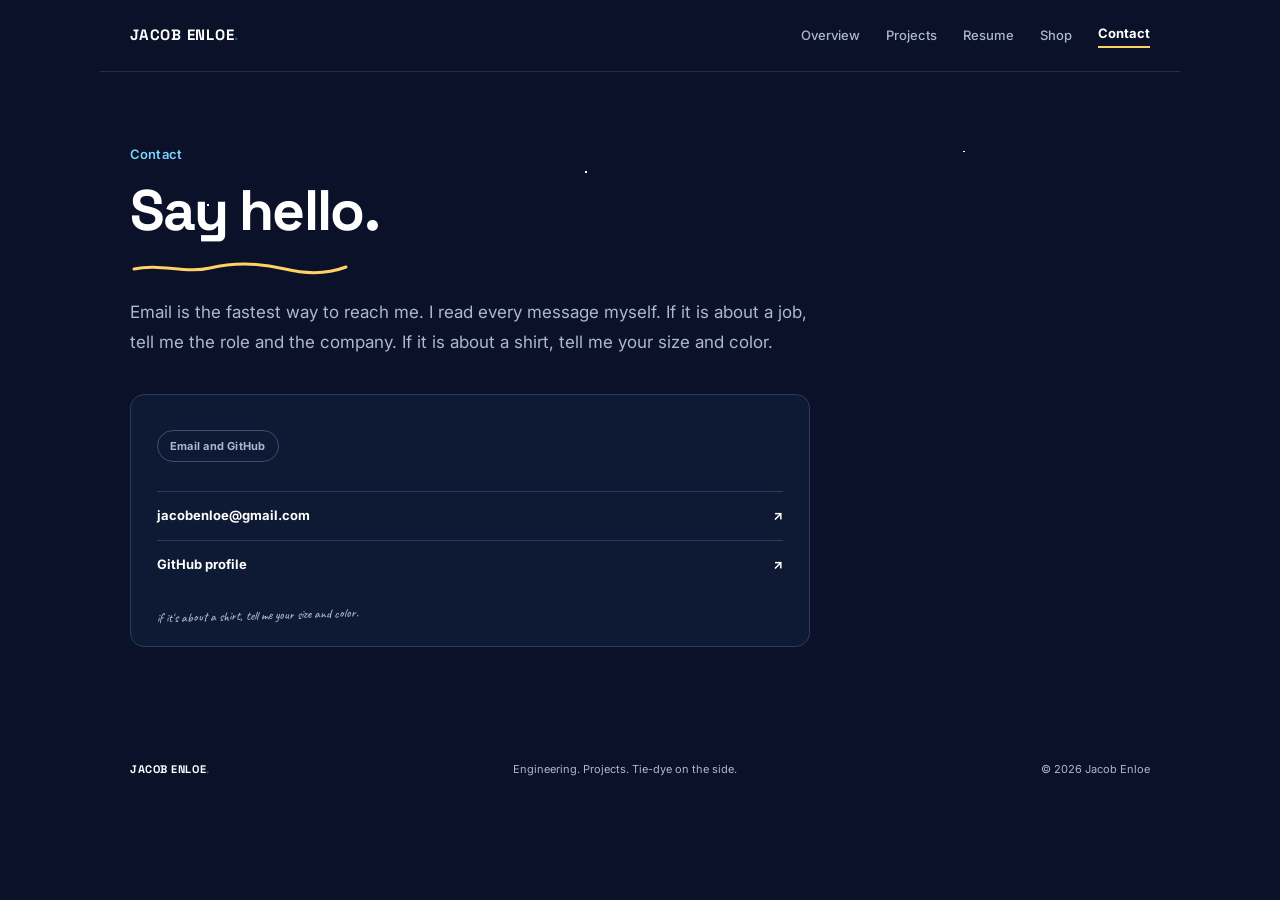
==== commit 0f4d3841: "Remove LinkedIn; redesign, de-AI pass, and paper-voice rewrite with five projects" ====
--- a/contact.html
+++ b/contact.html
@@ -3,14 +3,17 @@
 <head>
   <meta charset="utf-8"><meta name="viewport" content="width=device-width, initial-scale=1">
   <meta name="description" content="Contact Jacob Enloe about technical opportunities and projects.">
-  <title>Contact | Jacob Enloe</title><link rel="stylesheet" href="styles.css">
+  <title>Contact | Jacob Enloe</title><link rel="preconnect" href="https://fonts.googleapis.com">
+  <link rel="preconnect" href="https://fonts.gstatic.com" crossorigin>
+  <link href="https://fonts.googleapis.com/css2?family=Caveat:wght@500;600&amp;family=Inter:wght@400;500;600;700&amp;family=Space+Grotesk:wght@500;600;700&amp;display=swap" rel="stylesheet">
+  <link rel="stylesheet" href="styles.css">
 </head>
-<body>
+<body class="theme-space">
 <header class="site-header"><a class="wordmark" href="index.html">JACOB ENLOE<span>.</span></a><nav aria-label="Main navigation"><a href="index.html">Overview</a><a href="projects.html">Projects</a><a href="resume.html">Resume</a><a href="shop.html">Shop</a><a class="active" href="contact.html">Contact</a></nav></header>
 <main>
-  <section class="page-hero contact-hero"><p class="eyebrow">CONTACT</p><h1>Contact</h1><p class="hero-copy">For questions about my experience or to discuss a technical opportunity, you can reach me using the details below.</p>
-    <div class="contact-panel"><p class="eyebrow">GET IN TOUCH</p><a class="contact-link" href="mailto:jacobenloe@gmail.com">jacobenloe@gmail.com <span aria-hidden="true">↗</span></a><a class="contact-link" href="https://github.com/jacobenloe" target="_blank" rel="noreferrer">GitHub profile <span aria-hidden="true">↗</span></a></div>
+  <section class="page-hero contact-hero"><p class="kicker">Contact</p><h1>Say hello.</h1><svg class="squiggle" viewBox="0 0 220 14" aria-hidden="true"><path d="M4 8 C 30 2, 55 13, 80 7 S 130 2, 155 8 S 200 12, 216 6" fill="none" stroke="#ffd166" stroke-width="3" stroke-linecap="round"/></svg><p class="hero-copy">Email is the fastest way to reach me. I read every message myself. If it is about a job, tell me the role and the company. If it is about a shirt, tell me your size and color.</p>
+    <div class="contact-panel"><p class="mission-patch">Email and GitHub</p><a class="contact-link" href="mailto:jacobenloe@gmail.com">jacobenloe@gmail.com <span aria-hidden="true">↗</span></a><a class="contact-link" href="https://github.com/jacobenloe" target="_blank" rel="noreferrer">GitHub profile <span aria-hidden="true">↗</span></a><p class="hand-note">if it's about a shirt, tell me your size and color.</p></div>
   </section>
 </main>
-<footer class="site-footer"><a class="wordmark" href="index.html">JACOB ENLOE<span>.</span></a><span>Engineering · Projects · Professional experience</span><span>© <span id="year"></span> Jacob Enloe</span></footer><script src="script.js"></script>
+<footer class="site-footer"><a class="wordmark" href="index.html">JACOB ENLOE<span>.</span></a><span>Engineering. Projects. Tie-dye on the side.</span><span>© <span id="year"></span> Jacob Enloe</span></footer><script src="script.js"></script>
 </body></html>
--- a/styles.css
+++ b/styles.css
@@ -1,11 +1,36 @@
+/* enloe.net. Jacob Enloe
+   Three zones, one site:
+   - .theme-portfolio (index / projects / resume): clean + professional
+   - .theme-shop (shop): tie-dye, bright, playful
+   - .theme-space (contact + home hero / closing): dark navy, Apollo-inspired
+   Fonts: Space Grotesk (headings) + Inter (body), system fallbacks.
+   All decorative art is CSS-only. No external images. */
+
 :root {
-  --ink: #202a35;
-  --muted: #5f6b76;
+  --ink: #182430;
+  --muted: #55636f;
   --paper: #ffffff;
   --soft: #f4f6f8;
   --line: #dce2e7;
-  --accent: #315f86;
+  --accent: #0f5f6e;
+  --accent-ink: #0b4550;
+  --amber: #e8a317;
   --max: 1080px;
+  --font-head: "Space Grotesk", "Inter", "Segoe UI", Arial, Helvetica, sans-serif;
+  --font-body: "Inter", "Segoe UI", Arial, Helvetica, sans-serif;
+  /* tie-dye palette */
+  --dye-pink: #ff5da2;
+  --dye-orange: #ff8a3d;
+  --dye-purple: #7c5cff;
+  --dye-teal: #00c2a8;
+  --dye-yellow: #ffd23f;
+  /* space palette */
+  --space-bg: #0a1128;
+  --space-bg2: #0e1933;
+  --space-ink: #e9eef7;
+  --space-muted: #aab8d0;
+  --space-accent: #7dd3fc;
+  --space-gold: #ffd166;
 }
 * { box-sizing: border-box; }
 html { scroll-behavior: smooth; }
@@ -13,13 +38,16 @@
   margin: 0;
   background: var(--paper);
   color: var(--ink);
-  font-family: Arial, Helvetica, sans-serif;
+  font-family: var(--font-body);
   font-size: 15px;
   line-height: 1.65;
   -webkit-font-smoothing: antialiased;
 }
+h1, h2, h3, h4 { font-family: var(--font-head); }
 a { color: inherit; text-decoration: none; }
 a:hover { color: var(--accent); }
+
+/* ---------- shared header / footer ---------- */
 .site-header {
   max-width: var(--max);
   margin: 0 auto;
@@ -29,47 +57,53 @@
   justify-content: space-between;
   gap: 28px;
   border-bottom: 1px solid var(--line);
-}
-.wordmark { font-size: 14px; font-weight: 700; letter-spacing: .045em; white-space: nowrap; }
+  background: var(--paper);
+}
+.wordmark { font-family: var(--font-head); font-size: 15px; font-weight: 700; letter-spacing: .05em; white-space: nowrap; }
 .wordmark span { color: var(--accent); }
 .site-header nav { display: flex; align-items: center; gap: 26px; }
-.site-header nav a { color: var(--muted); font-size: 13px; }
+.site-header nav a { color: var(--muted); font-size: 13px; font-weight: 500; }
 .site-header nav a:hover, .site-header nav a.active { color: var(--ink); }
-.site-header nav a.active { font-weight: 700; }
+.site-header nav a.active { font-weight: 700; border-bottom: 2px solid var(--accent); padding-bottom: 2px; }
+.site-footer { max-width: var(--max); margin: 0 auto; padding: 23px 30px; display: flex; align-items: center; justify-content: space-between; gap: 18px; color: var(--muted); font-size: 11px; }
+.site-footer .wordmark { color: var(--ink); font-size: 11px; }
+
+/* ---------- shared type / buttons ---------- */
 .hero, .page-hero { max-width: var(--max); margin: 0 auto; padding: 88px 30px 72px; }
-.eyebrow { margin: 0 0 15px; color: var(--accent); font-size: 11px; font-weight: 700; letter-spacing: .09em; text-transform: uppercase; }
+.eyebrow { margin: 0 0 15px; color: var(--accent); font-size: 11px; font-weight: 700; letter-spacing: .12em; text-transform: uppercase; }
 .status-dot { display: none; }
 .hero h1, .page-hero h1 {
   max-width: 790px;
   margin: 0;
   font-size: clamp(38px, 5.2vw, 62px);
-  line-height: 1.12;
-  letter-spacing: -.04em;
+  line-height: 1.08;
+  letter-spacing: -.03em;
   font-weight: 700;
 }
 .hero h1 span, .page-hero h1 span { color: var(--accent); }
 .hero-copy { max-width: 650px; margin: 23px 0 0; color: var(--muted); font-size: 17px; line-height: 1.75; }
 .hero-actions { display: flex; flex-wrap: wrap; align-items: center; gap: 12px; margin-top: 27px; }
-.button { display: inline-flex; align-items: center; gap: 16px; padding: 11px 15px; border: 1px solid var(--ink); border-radius: 3px; font-size: 13px; font-weight: 700; transition: background .15s, color .15s; }
-.button:hover { transform: none; }
+.button { display: inline-flex; align-items: center; gap: 10px; padding: 11px 16px; border: 1px solid var(--ink); border-radius: 3px; font-family: var(--font-head); font-size: 13px; font-weight: 700; transition: background .15s, color .15s, transform .15s; }
+.button:hover { transform: translateY(-1px); }
 .button-primary { background: var(--ink); color: white; }
 .button-primary:hover { background: var(--accent); border-color: var(--accent); color: white; }
-.button-quiet { border-color: var(--line); color: var(--ink); }
-.button-quiet:hover { border-color: var(--accent); }
+.button-quiet { border-color: var(--line); color: var(--ink); background: var(--paper); }
+.button-quiet:hover { border-color: var(--accent); color: var(--accent); }
 .hero-note { display: flex; align-items: center; gap: 12px; margin-top: 52px; color: var(--muted); font-size: 12px; }
 .note-line { width: 34px; height: 1px; background: #aab4bd; }
 .section { max-width: var(--max); margin: 0 auto; padding: 62px 30px; }
 .intro-grid { display: grid; grid-template-columns: .85fr 1.15fr; gap: 65px; border-top: 1px solid var(--line); }
-h2 { margin: 0; font-size: clamp(27px, 3.4vw, 39px); line-height: 1.2; letter-spacing: -.025em; font-weight: 700; }
+h2 { margin: 0; font-size: clamp(27px, 3.4vw, 39px); line-height: 1.15; letter-spacing: -.02em; font-weight: 700; }
 .intro-text { max-width: 620px; color: var(--muted); }
 .intro-text p:first-child { margin-top: 0; }
+.intro-text strong { color: var(--ink); }
 .text-link { display: inline-flex; align-items: center; gap: 12px; margin-top: 10px; padding-bottom: 3px; border-bottom: 1px solid #aeb9c2; color: var(--accent); font-size: 13px; font-weight: 700; }
 .projects-section { padding-top: 36px; padding-bottom: 82px; }
 .section-heading { display: flex; align-items: end; justify-content: space-between; gap: 24px; margin-bottom: 26px; }
 .section-heading .eyebrow { margin-bottom: 9px; }
-.project-grid { display: grid; grid-template-columns: repeat(3, 1fr); gap: 22px; }
+.project-grid { display: grid; grid-template-columns: repeat(2, 1fr); gap: 22px; }
 .project-card { display: block; min-width: 0; }
-.project-visual { height: 170px; position: relative; overflow: hidden; margin-bottom: 14px; border: 1px solid var(--line); background: var(--soft); }
+.project-visual { height: 170px; position: relative; overflow: hidden; margin-bottom: 14px; border: 1px solid var(--line); border-radius: 10px; background: var(--soft); }
 .visual-label { position: absolute; z-index: 2; top: 12px; left: 13px; color: #53616d; font-size: 9px; font-weight: 700; letter-spacing: .08em; }
 .visual-laser { background: #eef2f5; }
 .orbit { position: absolute; width: 190px; height: 85px; top: 56%; left: 50%; border: 1px solid #9aabb9; border-radius: 50%; transform: translate(-50%, -50%) rotate(-20deg); }
@@ -99,8 +133,6 @@
 .closing-cta > p:not(.eyebrow) { max-width: 520px; margin: 15px 0 0; color: var(--muted); font-size: 14px; }
 .button-light { margin-top: 20px; background: var(--ink); color: white; }
 .button-light:hover { background: var(--accent); border-color: var(--accent); color: white; }
-.site-footer { max-width: var(--max); margin: 0 auto; padding: 23px 30px; display: flex; align-items: center; justify-content: space-between; gap: 18px; color: var(--muted); font-size: 11px; }
-.site-footer .wordmark { color: var(--ink); font-size: 11px; }
 .page-hero { padding-top: 72px; padding-bottom: 42px; }
 .page-hero h1 { font-size: clamp(37px, 5vw, 57px); }
 .page-hero .hero-copy { max-width: 680px; }
@@ -112,7 +144,7 @@
 .detail-card h3 { margin: 22px 0 7px; font-size: 13px; }
 .detail-card ul { padding-left: 18px; color: var(--muted); font-size: 13px; }
 .tag-list { display: flex; flex-wrap: wrap; gap: 7px; margin-top: 16px; }
-.tag-list span { padding: 4px 8px; border: 1px solid var(--line); border-radius: 2px; color: #53616d; font-size: 11px; }
+.tag-list span { padding: 4px 8px; border: 1px solid var(--line); border-radius: 20px; color: #53616d; font-size: 11px; background: var(--paper); }
 .resume-hero { padding-bottom: 40px; }
 .resume-layout { display: grid; grid-template-columns: .75fr 1.25fr; gap: 70px; padding-top: 42px; padding-bottom: 85px; border-top: 1px solid var(--line); }
 .resume-layout aside h2 { font-size: 28px; }
@@ -136,7 +168,183 @@
 .contact-link { display: flex; justify-content: space-between; gap: 15px; padding: 13px 0; border-top: 1px solid var(--line); font-size: 13px; font-weight: 700; }
 .contact-link:first-of-type { margin-top: 18px; }
 .contact-link:hover { color: var(--accent); }
-/* Shop */
+
+/* ---------- PORTFOLIO theme: professional, specific, not corporate ---------- */
+body.theme-portfolio { --accent: #0f5f6e; }
+body.theme-portfolio .eyebrow { color: var(--accent); }
+body.theme-portfolio .hero-copy { color: #43525e; }
+body.theme-portfolio .project-card { border: 1px solid transparent; border-radius: 12px; padding: 10px 10px 14px; transition: border-color .15s, box-shadow .15s; }
+body.theme-portfolio .project-card:hover { border-color: var(--line); box-shadow: 0 6px 20px rgba(24, 36, 48, .07); }
+body.theme-portfolio .detail-card h2 { letter-spacing: -.02em; }
+/* Home hero + closing CTA on the portfolio home get the spacey treatment
+   (dark navy starfield), while the middle of the page stays clean white. */
+body.theme-portfolio .hero {
+  background: var(--space-bg);
+  color: var(--space-ink);
+  max-width: none;
+  padding: 88px max(30px, calc((100vw - var(--max))/2 + 30px)) 72px;
+  position: relative;
+  overflow: hidden;
+}
+body.theme-portfolio .hero::before {
+  content: ""; position: absolute; inset: 0; pointer-events: none;
+  background-image:
+    radial-gradient(1.5px 1.5px at 12% 22%, #fff 50%, transparent 51%),
+    radial-gradient(1px 1px at 28% 68%, #cfe6ff 50%, transparent 51%),
+    radial-gradient(2px 2px at 44% 14%, #fff 50%, transparent 51%),
+    radial-gradient(1px 1px at 63% 32%, #ffd166 50%, transparent 51%),
+    radial-gradient(1.5px 1.5px at 78% 12%, #fff 50%, transparent 51%),
+    radial-gradient(1px 1px at 88% 58%, #cfe6ff 50%, transparent 51%),
+    radial-gradient(1px 1px at 96% 26%, #fff 50%, transparent 51%),
+    radial-gradient(1px 1px at 6% 82%, #fff 50%, transparent 51%),
+    radial-gradient(120px 120px at 88% 18%, rgba(125, 211, 252, .18), transparent 70%);
+}
+body.theme-portfolio .hero > * { position: relative; }
+body.theme-portfolio .hero .eyebrow { color: var(--space-accent); }
+body.theme-portfolio .hero h1 { color: #fff; }
+body.theme-portfolio .hero h1 span { color: var(--space-gold); }
+body.theme-portfolio .hero-copy { color: #c3cede; }
+body.theme-portfolio .hero-note { color: #93a5bd; }
+body.theme-portfolio .hero .note-line { background: #5b6b85; }
+body.theme-portfolio .hero .button-primary { background: #fff; color: var(--space-bg); border-color: #fff; }
+body.theme-portfolio .hero .button-primary:hover { background: var(--space-gold); border-color: var(--space-gold); color: var(--space-bg); }
+body.theme-portfolio .hero .button-quiet { border-color: rgba(255, 255, 255, .45); color: #fff; background: transparent; }
+body.theme-portfolio .hero .button-quiet:hover { border-color: #fff; color: #fff; }
+body.theme-portfolio .closing-cta {
+  background: var(--space-bg2);
+  color: var(--space-ink);
+  border-top: 1px solid #22304f;
+  border-bottom: 0;
+  position: relative;
+  overflow: hidden;
+}
+body.theme-portfolio .closing-cta::before {
+  content: ""; position: absolute; width: 340px; height: 340px; right: -90px; top: -120px;
+  border: 1px solid rgba(125, 211, 252, .35); border-radius: 50%;
+  box-shadow: 0 0 0 42px rgba(125, 211, 252, .05), 0 0 0 84px rgba(125, 211, 252, .04);
+  pointer-events: none;
+}
+body.theme-portfolio .closing-cta .eyebrow { color: var(--space-accent); }
+body.theme-portfolio .closing-cta h2 { color: #fff; }
+body.theme-portfolio .closing-cta > p:not(.eyebrow) { color: #c3cede; }
+body.theme-portfolio .closing-cta .button-light { background: var(--space-gold); border-color: var(--space-gold); color: #1a1405; }
+body.theme-portfolio .closing-cta .button-light:hover { background: #fff; border-color: #fff; color: var(--space-bg); }
+/* Shop teaser on the home page: a tie-dye swatch, not a full tie-dye page. */
+.shop-teaser { border-top: 1px solid var(--line); }
+.shop-teaser-card {
+  margin-top: 22px; padding: 22px 24px; border-radius: 16px; color: #1c1030;
+  background:
+    radial-gradient(220px 120px at 12% 20%, rgba(255, 93, 162, .55), transparent 70%),
+    radial-gradient(240px 140px at 85% 30%, rgba(0, 194, 168, .5), transparent 70%),
+    radial-gradient(200px 160px at 55% 95%, rgba(255, 210, 63, .55), transparent 70%),
+    #fff3ec;
+  border: 2px solid #1c1030;
+  box-shadow: 5px 5px 0 #1c1030;
+}
+.shop-teaser-card p { margin: 0; color: #3d2b4d; font-size: 15px; }
+.shop-teaser-card .hero-actions { margin-top: 16px; }
+.shop-teaser-card .button-primary { background: #1c1030; border-color: #1c1030; }
+.shop-teaser-card .button-primary:hover { background: var(--dye-purple); border-color: var(--dye-purple); color: #fff; }
+
+/* ---------- SHOP theme: tie-dye ---------- */
+body.theme-shop { background: #fff8f1; }
+body.theme-shop .site-header { background: #fff8f1; border-bottom: 2px solid #1c1030; position: relative; }
+body.theme-shop .site-header::after {
+  content: ""; display: block; height: 7px; position: absolute; left: 0; right: 0; bottom: -9px;
+  background: conic-gradient(from 0deg, var(--dye-pink), var(--dye-orange), var(--dye-yellow), var(--dye-teal), var(--dye-purple), var(--dye-pink));
+}
+body.theme-shop .wordmark span { color: var(--dye-pink); }
+body.theme-shop nav a.active { border-bottom-color: var(--dye-pink); color: #1c1030; }
+body.theme-shop .site-footer { color: #6b5a6e; }
+body.theme-shop .page-hero {
+  max-width: none;
+  padding: 72px max(30px, calc((100vw - var(--max))/2 + 30px)) 56px;
+  background:
+    radial-gradient(420px 260px at 8% 18%, rgba(255, 93, 162, .75), transparent 70%),
+    radial-gradient(460px 300px at 92% 22%, rgba(0, 194, 168, .7), transparent 70%),
+    radial-gradient(380px 260px at 55% 95%, rgba(255, 210, 63, .8), transparent 70%),
+    conic-gradient(from 210deg at 50% 40%, #ff5da2, #ff8a3d, #ffd23f, #00c2a8, #7c5cff, #ff5da2);
+  color: #1c1030;
+  border-bottom: 2px solid #1c1030;
+}
+body.theme-shop .page-hero .eyebrow {
+  display: inline-block; background: #1c1030; color: #ffd23f;
+  padding: 6px 12px; border-radius: 999px; letter-spacing: .12em;
+}
+body.theme-shop .page-hero h1 { color: #1c1030; font-size: clamp(44px, 6vw, 72px); line-height: .98; letter-spacing: -.03em; }
+body.theme-shop .page-hero h1 .swirl-word {
+  background: linear-gradient(90deg, #c2187a, #7c5cff, #007a6b);
+  -webkit-background-clip: text; background-clip: text; color: transparent;
+}
+body.theme-shop .page-hero .hero-copy { color: #3d2b4d; font-weight: 500; max-width: 560px; }
+body.theme-shop .section-heading h2 { font-size: clamp(30px, 4vw, 42px); }
+body.theme-shop .shop-card {
+  background: #fff; border: 2px solid #1c1030; border-radius: 18px;
+  padding: 12px 12px 16px; box-shadow: 5px 5px 0 #1c1030;
+  transform: rotate(-.6deg);
+}
+body.theme-shop .shop-card:nth-child(even) { transform: rotate(.6deg); }
+body.theme-shop .shop-visual {
+  border: 2px solid #1c1030; border-radius: 12px;
+  background: conic-gradient(from 40deg, #ff5da2, #ff8a3d, #ffd23f, #00c2a8, #7c5cff, #ff5da2);
+}
+body.theme-shop .shop-visual .visual-label { color: #1c1030; background: rgba(255, 255, 255, .85); padding: 3px 7px; border-radius: 999px; }
+body.theme-shop .shop-visual-symbol { color: #fff; text-shadow: 0 2px 0 rgba(28, 16, 48, .35); }
+body.theme-shop .shop-price { font-family: var(--font-head); font-size: 16px !important; }
+body.theme-shop .shop-controls select, body.theme-shop .shop-controls input,
+body.theme-shop .cart-item input { border: 2px solid #1c1030; border-radius: 10px; }
+body.theme-shop .button { border-radius: 999px; border-width: 2px; }
+body.theme-shop .button-primary { background: #1c1030; border-color: #1c1030; }
+body.theme-shop .button-primary:hover { background: var(--dye-pink); border-color: var(--dye-pink); }
+body.theme-shop .cart-panel { background: #fff; border: 2px solid #1c1030; border-radius: 18px; box-shadow: 5px 5px 0 #1c1030; }
+body.theme-shop .cart-total { border-top-color: #1c1030; }
+body.theme-shop .checkout-button { background: #1c1030; }
+body.theme-shop .closing-cta {
+  background: #1c1030; color: #fff; border: 0;
+}
+body.theme-shop .closing-cta .eyebrow { color: var(--dye-yellow); }
+body.theme-shop .closing-cta h2 { color: #fff; }
+body.theme-shop .closing-cta > p:not(.eyebrow) { color: #e6dcf2; }
+body.theme-shop .closing-cta .button-light { background: var(--dye-yellow); border-color: var(--dye-yellow); color: #1c1030; }
+body.theme-shop .closing-cta .button-light:hover { background: #fff; border-color: #fff; color: #1c1030; }
+
+/* ---------- SPACE theme: contact (and shared spacey accents) ---------- */
+body.theme-space { background: var(--space-bg); color: var(--space-ink); }
+body.theme-space .site-header { background: var(--space-bg); border-bottom-color: #22304f; }
+body.theme-space .site-header .wordmark { color: #fff; }
+body.theme-space .site-header nav a { color: var(--space-muted); }
+body.theme-space .site-header nav a:hover, body.theme-space .site-header nav a.active { color: #fff; }
+body.theme-space .site-header nav a.active { border-bottom-color: var(--space-gold); }
+body.theme-space .site-footer { color: var(--space-muted); }
+body.theme-space .site-footer .wordmark { color: #fff; }
+body.theme-space .page-hero { position: relative; overflow: hidden; }
+body.theme-space .page-hero::before {
+  content: ""; position: absolute; inset: 0; pointer-events: none;
+  background-image:
+    radial-gradient(1.5px 1.5px at 10% 20%, #fff 50%, transparent 51%),
+    radial-gradient(1px 1px at 25% 70%, #cfe6ff 50%, transparent 51%),
+    radial-gradient(2px 2px at 45% 15%, #fff 50%, transparent 51%),
+    radial-gradient(1px 1px at 65% 35%, #ffd166 50%, transparent 51%),
+    radial-gradient(1.5px 1.5px at 80% 12%, #fff 50%, transparent 51%),
+    radial-gradient(1px 1px at 90% 60%, #cfe6ff 50%, transparent 51%),
+    radial-gradient(1px 1px at 5% 85%, #fff 50%, transparent 51%);
+}
+body.theme-space .page-hero > * { position: relative; }
+body.theme-space .eyebrow { color: var(--space-accent); }
+body.theme-space .page-hero h1 { color: #fff; }
+body.theme-space .page-hero .hero-copy { color: var(--space-muted); }
+body.theme-space .mission-patch {
+  display: inline-flex; align-items: center; gap: 8px;
+  border: 1px solid #3a4d75; border-radius: 999px; padding: 6px 12px;
+  color: var(--space-gold); font-size: 11px; font-weight: 700; letter-spacing: .12em; text-transform: uppercase;
+}
+body.theme-space .contact-panel { background: var(--space-bg2); border: 1px solid #2b3c63; border-radius: 14px; }
+body.theme-space .contact-panel > p:not(.eyebrow) { color: var(--space-muted); }
+body.theme-space .contact-link { border-top-color: #2b3c63; color: #fff; }
+body.theme-space .contact-link:hover { color: var(--space-gold); }
+body.theme-space a:hover { color: var(--space-gold); }
+
+/* ---------- shop (shared, from before. Kept functionally identical.) ---------- */
 .shop-section { padding-top: 20px; padding-bottom: 42px; }
 .shop-grid { display: grid; grid-template-columns: repeat(3, 1fr); gap: 22px; }
 .shop-card { display: block; min-width: 0; }
@@ -164,11 +372,13 @@
 .cart-total { display: flex; justify-content: space-between; gap: 15px; padding: 16px 0; border-top: 1px solid var(--line); font-size: 13px; }
 .checkout-button { width: 100%; justify-content: center; text-align: center; white-space: normal; line-height: 1.5; }
 .cart-panel .small-note { margin-top: 14px; }
+
 @media (max-width: 760px) {
   .site-header { padding: 18px 20px; align-items: flex-start; flex-direction: column; gap: 15px; }
   .site-header nav { width: 100%; justify-content: space-between; gap: 10px; }
   .site-header nav a { font-size: 12px; }
   .hero, .page-hero { padding: 62px 20px 48px; }
+  body.theme-portfolio .hero, body.theme-shop .page-hero { padding: 62px 20px 48px; }
   .hero h1 { font-size: clamp(37px, 10vw, 55px); }
   .section { padding: 48px 20px; }
   .intro-grid, .resume-layout { grid-template-columns: 1fr; gap: 22px; }
@@ -188,5 +398,75 @@
   .resume-entry { flex-direction: column; gap: 0; }
   .entry-date { padding-top: 0; }
   .contact-panel { padding: 20px; }
+  .shop-teaser-card { box-shadow: 4px 4px 0 #1c1030; }
 }
 @media (prefers-reduced-motion: reduce) { html { scroll-behavior: auto; } *, *::before, *::after { transition: none !important; } }
+
+/* ---------- DE-AI PASS (Nov 14): break the template ---------- */
+/* Plain small labels instead of all-caps eyebrow labels. */
+.kicker { margin: 0 0 14px; color: var(--muted); font-size: 13px; font-weight: 600; letter-spacing: .01em; }
+body.theme-portfolio .hero .kicker { color: #93a5bd; }
+body.theme-space .kicker { color: var(--space-accent); }
+/* Handwritten margin notes. Caveat only, never body copy. */
+.hand-note {
+  font-family: "Caveat", cursive; font-size: 23px; font-weight: 500; line-height: 1.25;
+  color: var(--accent); margin: 18px 0 0; max-width: 320px; transform: rotate(-1.6deg);
+}
+body.theme-shop .hand-note { color: #c2187a; }
+body.theme-space .hand-note { color: var(--space-gold); }
+body.theme-shop .page-hero .hand-note { margin-top: 22px; }
+/* Hand-drawn squiggles and doodles (inline SVG in the HTML). */
+.squiggle { display: block; width: 220px; max-width: 70%; height: 14px; margin: 20px 0 0; }
+.doodle { display: block; width: 120px; height: 30px; margin: 6px 0 12px; }
+/* Shop hero pill, sentence case. */
+.shop-pill {
+  display: inline-block; background: #1c1030; color: #ffd23f;
+  padding: 6px 12px; border-radius: 999px; font-size: 12px; font-weight: 700; letter-spacing: .04em;
+  margin: 0 0 15px;
+}
+/* Mission patch label: sentence case now. */
+body.theme-space .mission-patch { text-transform: none; letter-spacing: .02em; }
+/* Resume block titles, sentence case. */
+.block-title { font-size: 20px; margin: 0 0 14px; }
+/* Detail cards: no number column any more. */
+.detail-card { grid-template-columns: 1fr; }
+
+@media (min-width: 761px) {
+  /* Uneven project grid, two columns for four cards. Cards stagger down and tilt differently. */
+  .project-grid { grid-template-columns: 1.05fr .95fr; align-items: start; }
+  body.theme-portfolio .project-card { position: relative; }
+  body.theme-portfolio .project-card.card-a { transform: rotate(-.9deg); }
+  body.theme-portfolio .project-card.card-b { transform: translateY(30px) rotate(.8deg); }
+  body.theme-portfolio .project-card.card-c { transform: translateY(10px) rotate(-.4deg); }
+  body.theme-portfolio .project-card.card-d { transform: translateY(22px) rotate(.6deg); }
+  body.theme-portfolio .project-card.card-e { transform: translateY(14px) rotate(-.5deg); }
+  /* Tape corners on the project cards. */
+  body.theme-portfolio .project-card::before {
+    content: ""; position: absolute; top: -11px; left: 34px; width: 74px; height: 20px;
+    background: rgba(232, 163, 23, .55); transform: rotate(-3deg); z-index: 2;
+    border-left: 1px dashed rgba(24, 36, 48, .25); border-right: 1px dashed rgba(24, 36, 48, .25);
+  }
+  body.theme-portfolio .project-card.card-b::before { left: auto; right: 30px; background: rgba(15, 95, 110, .35); transform: rotate(2deg); }
+  /* Mixed card heights. */
+  .project-visual.visual-tall { height: 205px; }
+  .project-visual.visual-short { height: 138px; }
+  /* Ultrasonic card visual: sound waves leaving a transducer. */
+  .visual-sonic { background: #eef2f5; }
+  .visual-sonic .wave {
+    position: absolute; top: 50%; left: 14px; transform: translateY(-50%);
+    border: 1px solid #9aabb9; border-left: none; border-radius: 0 60px 60px 0;
+  }
+  .visual-sonic .wave.w1 { width: 34px; height: 68px; }
+  .visual-sonic .wave.w2 { width: 58px; height: 116px; }
+  .visual-sonic .wave.w3 { width: 82px; height: 164px; }
+  /* Middle project write-up sits offset, narrower. */
+  .detail-card.detail-offset { margin-left: 64px; max-width: 920px; }
+  /* Shop teaser sits off-center, slightly tilted. */
+  .shop-teaser-card { margin-left: 26px; max-width: 860px; transform: rotate(-.5deg); }
+  /* Intro section: uneven columns, ragged. */
+  .intro-grid { grid-template-columns: .7fr 1.3fr; gap: 48px; }
+  /* Shop cards tilt at different angles. */
+  body.theme-shop .shop-card:nth-child(1) { transform: rotate(-1.2deg); }
+  body.theme-shop .shop-card:nth-child(2) { transform: rotate(.9deg) translateY(8px); }
+  body.theme-shop .shop-card:nth-child(3) { transform: rotate(-.5deg); }
+}
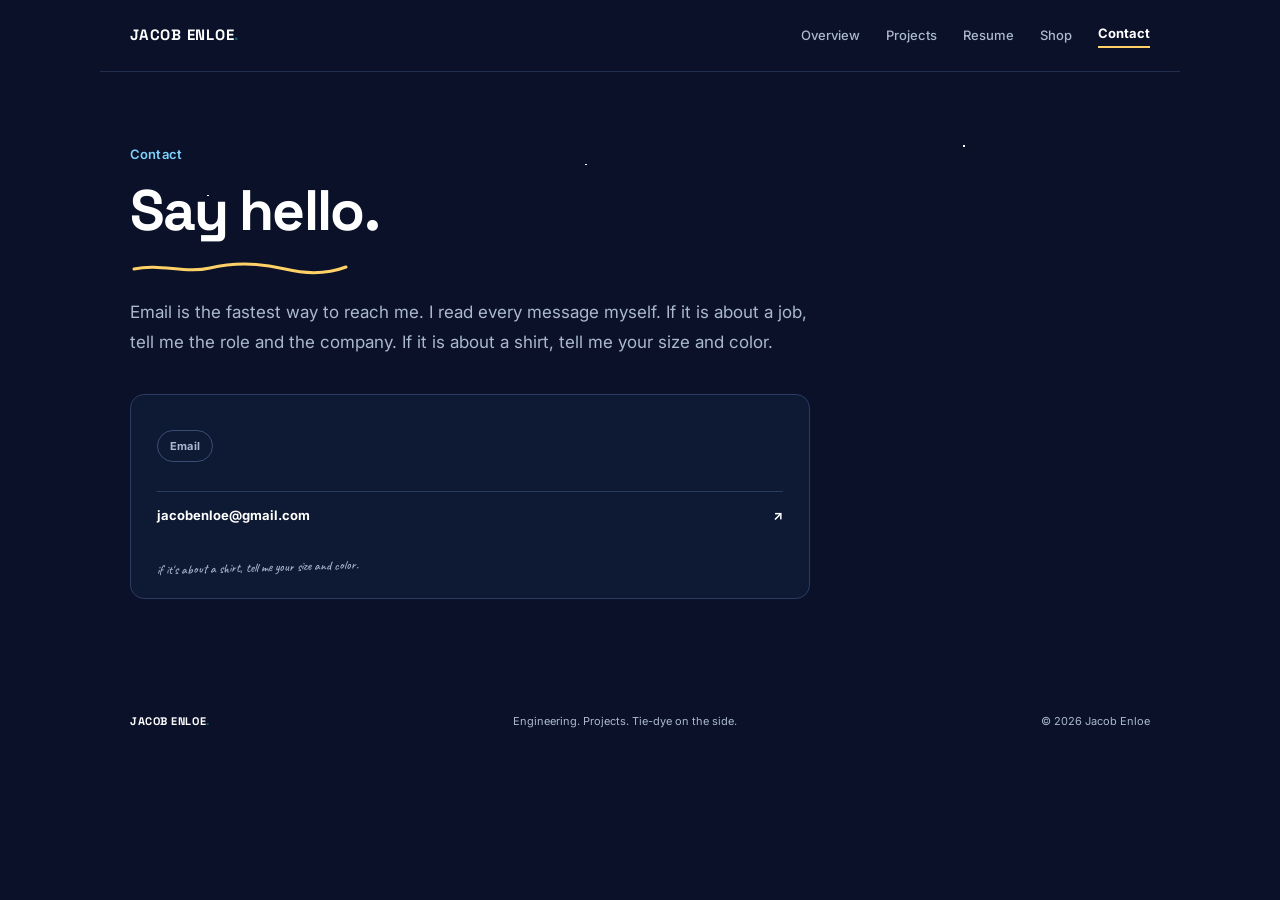
==== commit c42db683: "Remove GitHub profile link from contact page" ====
--- a/contact.html
+++ b/contact.html
@@ -12,7 +12,7 @@
 <header class="site-header"><a class="wordmark" href="index.html">JACOB ENLOE<span>.</span></a><nav aria-label="Main navigation"><a href="index.html">Overview</a><a href="projects.html">Projects</a><a href="resume.html">Resume</a><a href="shop.html">Shop</a><a class="active" href="contact.html">Contact</a></nav></header>
 <main>
   <section class="page-hero contact-hero"><p class="kicker">Contact</p><h1>Say hello.</h1><svg class="squiggle" viewBox="0 0 220 14" aria-hidden="true"><path d="M4 8 C 30 2, 55 13, 80 7 S 130 2, 155 8 S 200 12, 216 6" fill="none" stroke="#ffd166" stroke-width="3" stroke-linecap="round"/></svg><p class="hero-copy">Email is the fastest way to reach me. I read every message myself. If it is about a job, tell me the role and the company. If it is about a shirt, tell me your size and color.</p>
-    <div class="contact-panel"><p class="mission-patch">Email and GitHub</p><a class="contact-link" href="mailto:jacobenloe@gmail.com">jacobenloe@gmail.com <span aria-hidden="true">↗</span></a><a class="contact-link" href="https://github.com/jacobenloe" target="_blank" rel="noreferrer">GitHub profile <span aria-hidden="true">↗</span></a><p class="hand-note">if it's about a shirt, tell me your size and color.</p></div>
+    <div class="contact-panel"><p class="mission-patch">Email</p><a class="contact-link" href="mailto:jacobenloe@gmail.com">jacobenloe@gmail.com <span aria-hidden="true">↗</span></a><p class="hand-note">if it's about a shirt, tell me your size and color.</p></div>
   </section>
 </main>
 <footer class="site-footer"><a class="wordmark" href="index.html">JACOB ENLOE<span>.</span></a><span>Engineering. Projects. Tie-dye on the side.</span><span>© <span id="year"></span> Jacob Enloe</span></footer><script src="script.js"></script>
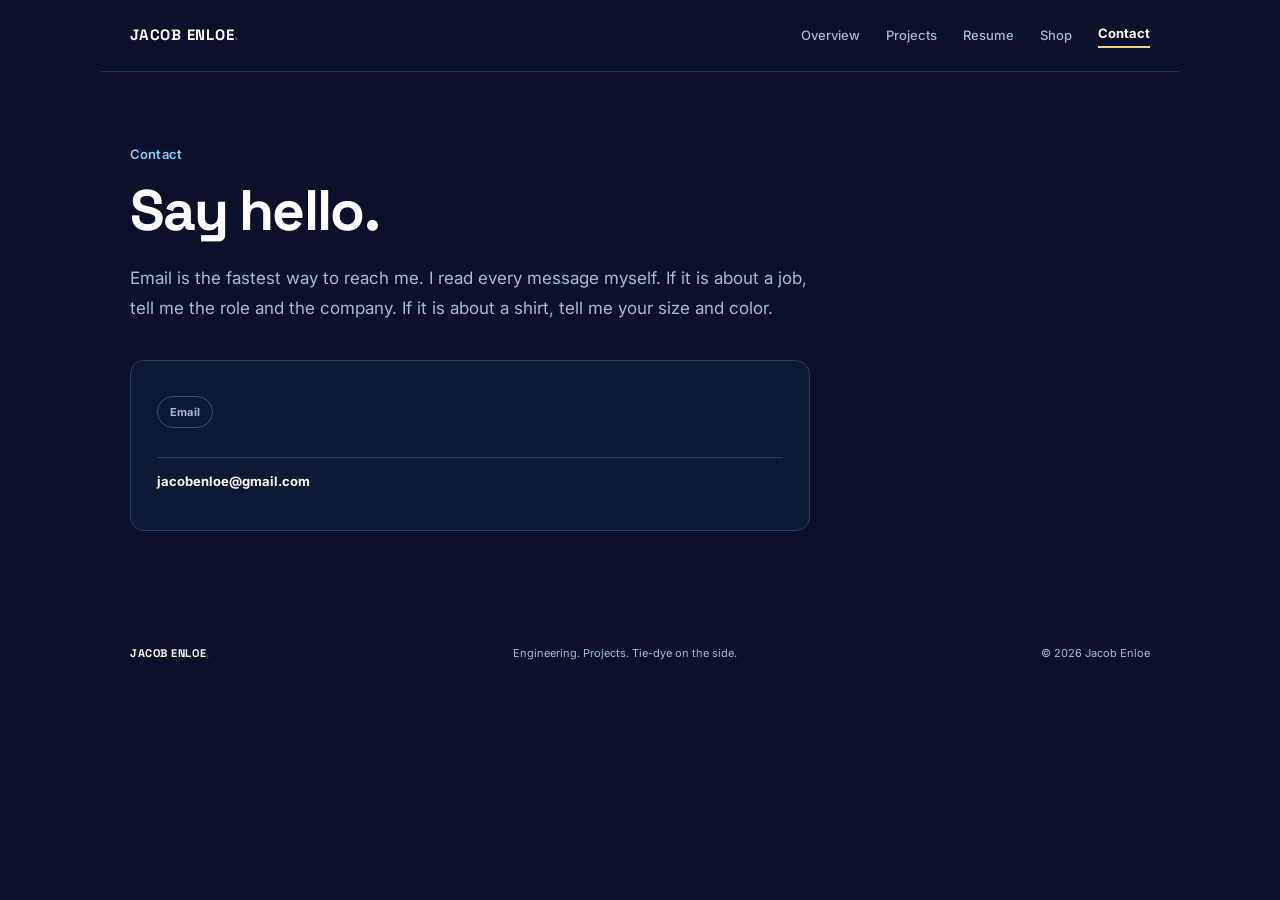
==== commit dd7806f3: "Remove emoji graphics; professionalize portfolio pages" ====
--- a/contact.html
+++ b/contact.html
@@ -5,14 +5,14 @@
   <meta name="description" content="Contact Jacob Enloe about technical opportunities and projects.">
   <title>Contact | Jacob Enloe</title><link rel="preconnect" href="https://fonts.googleapis.com">
   <link rel="preconnect" href="https://fonts.gstatic.com" crossorigin>
-  <link href="https://fonts.googleapis.com/css2?family=Caveat:wght@500;600&amp;family=Inter:wght@400;500;600;700&amp;family=Space+Grotesk:wght@500;600;700&amp;display=swap" rel="stylesheet">
+  <link href="https://fonts.googleapis.com/css2?family=Inter:wght@400;500;600;700&amp;family=Space+Grotesk:wght@500;600;700&amp;display=swap" rel="stylesheet">
   <link rel="stylesheet" href="styles.css">
 </head>
 <body class="theme-space">
 <header class="site-header"><a class="wordmark" href="index.html">JACOB ENLOE<span>.</span></a><nav aria-label="Main navigation"><a href="index.html">Overview</a><a href="projects.html">Projects</a><a href="resume.html">Resume</a><a href="shop.html">Shop</a><a class="active" href="contact.html">Contact</a></nav></header>
 <main>
-  <section class="page-hero contact-hero"><p class="kicker">Contact</p><h1>Say hello.</h1><svg class="squiggle" viewBox="0 0 220 14" aria-hidden="true"><path d="M4 8 C 30 2, 55 13, 80 7 S 130 2, 155 8 S 200 12, 216 6" fill="none" stroke="#ffd166" stroke-width="3" stroke-linecap="round"/></svg><p class="hero-copy">Email is the fastest way to reach me. I read every message myself. If it is about a job, tell me the role and the company. If it is about a shirt, tell me your size and color.</p>
-    <div class="contact-panel"><p class="mission-patch">Email</p><a class="contact-link" href="mailto:jacobenloe@gmail.com">jacobenloe@gmail.com <span aria-hidden="true">↗</span></a><p class="hand-note">if it's about a shirt, tell me your size and color.</p></div>
+  <section class="page-hero contact-hero"><p class="kicker">Contact</p><h1>Say hello.</h1><p class="hero-copy">Email is the fastest way to reach me. I read every message myself. If it is about a job, tell me the role and the company. If it is about a shirt, tell me your size and color.</p>
+    <div class="contact-panel"><p class="mission-patch">Email</p><a class="contact-link" href="mailto:jacobenloe@gmail.com">jacobenloe@gmail.com</a></div>
   </section>
 </main>
 <footer class="site-footer"><a class="wordmark" href="index.html">JACOB ENLOE<span>.</span></a><span>Engineering. Projects. Tie-dye on the side.</span><span>© <span id="year"></span> Jacob Enloe</span></footer><script src="script.js"></script>
--- a/styles.css
+++ b/styles.css
@@ -103,25 +103,11 @@
 .section-heading .eyebrow { margin-bottom: 9px; }
 .project-grid { display: grid; grid-template-columns: repeat(2, 1fr); gap: 22px; }
 .project-card { display: block; min-width: 0; }
-.project-visual { height: 170px; position: relative; overflow: hidden; margin-bottom: 14px; border: 1px solid var(--line); border-radius: 10px; background: var(--soft); }
+.project-visual { height: 170px; position: relative; overflow: hidden; margin-bottom: 14px; border: 1px solid var(--line); border-top: 3px solid var(--accent); border-radius: 10px; background: var(--soft); }
 .visual-label { position: absolute; z-index: 2; top: 12px; left: 13px; color: #53616d; font-size: 9px; font-weight: 700; letter-spacing: .08em; }
 .visual-laser { background: #eef2f5; }
-.orbit { position: absolute; width: 190px; height: 85px; top: 56%; left: 50%; border: 1px solid #9aabb9; border-radius: 50%; transform: translate(-50%, -50%) rotate(-20deg); }
-.orbit-two { width: 145px; height: 135px; transform: translate(-50%, -50%) rotate(35deg); }
-.laser-line { position: absolute; top: 54%; left: 10%; width: 80%; height: 1px; background: var(--accent); }
-.visual-symbol { position: absolute; right: 22px; bottom: 4px; color: #526b80; font: 44px Georgia, serif; }
 .visual-circuit { background: #edf1f4; }
-.circuit-board { position: absolute; inset: 40px 25px 20px; border: 1px solid #9aabb9; }
-.chip { position: absolute; top: 25%; left: 40%; width: 55px; height: 55px; border: 2px solid #617c91; background: #dbe3e9; }
-.trace { position: absolute; height: 1px; background: #617c91; }
-.t1 { top: 43%; left: 0; width: 40%; }.t2 { top: 58%; right: 0; width: 39%; }.t3 { top: 0; left: 59%; width: 1px; height: 35%; }
-.node { position: absolute; width: 6px; height: 6px; border-radius: 50%; background: var(--accent); }
-.n1 { top: 40%; left: 12%; }.n2 { top: 55%; right: 8%; }.n3 { bottom: 3%; left: 58%; }
 .visual-data { background: #f0f3f5; }
-.chart-bars { position: absolute; left: 28px; right: 28px; bottom: 23px; height: 95px; display: flex; align-items: end; gap: 10px; }
-.chart-bars i { display: block; flex: 1; background: #9aabb9; }
-.chart-bars i:nth-child(1) { height: 30%; }.chart-bars i:nth-child(2) { height: 45%; }.chart-bars i:nth-child(3) { height: 38%; }.chart-bars i:nth-child(4) { height: 61%; }.chart-bars i:nth-child(5) { height: 56%; }.chart-bars i:nth-child(6) { height: 79%; }.chart-bars i:nth-child(7) { height: 100%; background: var(--accent); }
-.chart-baseline { position: absolute; bottom: 23px; left: 23px; right: 23px; height: 1px; background: #8796a2; }
 .card-meta { display: flex; justify-content: space-between; color: #697783; font-size: 10px; font-weight: 700; letter-spacing: .06em; }
 .project-card h3 { margin: 9px 0 6px; font-size: 17px; line-height: 1.35; }
 .project-card p { margin: 0; color: var(--muted); font-size: 13px; line-height: 1.65; }
@@ -176,8 +162,8 @@
 body.theme-portfolio .project-card { border: 1px solid transparent; border-radius: 12px; padding: 10px 10px 14px; transition: border-color .15s, box-shadow .15s; }
 body.theme-portfolio .project-card:hover { border-color: var(--line); box-shadow: 0 6px 20px rgba(24, 36, 48, .07); }
 body.theme-portfolio .detail-card h2 { letter-spacing: -.02em; }
-/* Home hero + closing CTA on the portfolio home get the spacey treatment
-   (dark navy starfield), while the middle of the page stays clean white. */
+/* Home hero + closing CTA on the portfolio home get the dark navy treatment,
+   while the middle of the page stays clean white. */
 body.theme-portfolio .hero {
   background: var(--space-bg);
   color: var(--space-ink);
@@ -185,19 +171,6 @@
   padding: 88px max(30px, calc((100vw - var(--max))/2 + 30px)) 72px;
   position: relative;
   overflow: hidden;
-}
-body.theme-portfolio .hero::before {
-  content: ""; position: absolute; inset: 0; pointer-events: none;
-  background-image:
-    radial-gradient(1.5px 1.5px at 12% 22%, #fff 50%, transparent 51%),
-    radial-gradient(1px 1px at 28% 68%, #cfe6ff 50%, transparent 51%),
-    radial-gradient(2px 2px at 44% 14%, #fff 50%, transparent 51%),
-    radial-gradient(1px 1px at 63% 32%, #ffd166 50%, transparent 51%),
-    radial-gradient(1.5px 1.5px at 78% 12%, #fff 50%, transparent 51%),
-    radial-gradient(1px 1px at 88% 58%, #cfe6ff 50%, transparent 51%),
-    radial-gradient(1px 1px at 96% 26%, #fff 50%, transparent 51%),
-    radial-gradient(1px 1px at 6% 82%, #fff 50%, transparent 51%),
-    radial-gradient(120px 120px at 88% 18%, rgba(125, 211, 252, .18), transparent 70%);
 }
 body.theme-portfolio .hero > * { position: relative; }
 body.theme-portfolio .hero .eyebrow { color: var(--space-accent); }
@@ -218,12 +191,6 @@
   position: relative;
   overflow: hidden;
 }
-body.theme-portfolio .closing-cta::before {
-  content: ""; position: absolute; width: 340px; height: 340px; right: -90px; top: -120px;
-  border: 1px solid rgba(125, 211, 252, .35); border-radius: 50%;
-  box-shadow: 0 0 0 42px rgba(125, 211, 252, .05), 0 0 0 84px rgba(125, 211, 252, .04);
-  pointer-events: none;
-}
 body.theme-portfolio .closing-cta .eyebrow { color: var(--space-accent); }
 body.theme-portfolio .closing-cta h2 { color: #fff; }
 body.theme-portfolio .closing-cta > p:not(.eyebrow) { color: #c3cede; }
@@ -289,7 +256,6 @@
   background: conic-gradient(from 40deg, #ff5da2, #ff8a3d, #ffd23f, #00c2a8, #7c5cff, #ff5da2);
 }
 body.theme-shop .shop-visual .visual-label { color: #1c1030; background: rgba(255, 255, 255, .85); padding: 3px 7px; border-radius: 999px; }
-body.theme-shop .shop-visual-symbol { color: #fff; text-shadow: 0 2px 0 rgba(28, 16, 48, .35); }
 body.theme-shop .shop-price { font-family: var(--font-head); font-size: 16px !important; }
 body.theme-shop .shop-controls select, body.theme-shop .shop-controls input,
 body.theme-shop .cart-item input { border: 2px solid #1c1030; border-radius: 10px; }
@@ -318,17 +284,6 @@
 body.theme-space .site-footer { color: var(--space-muted); }
 body.theme-space .site-footer .wordmark { color: #fff; }
 body.theme-space .page-hero { position: relative; overflow: hidden; }
-body.theme-space .page-hero::before {
-  content: ""; position: absolute; inset: 0; pointer-events: none;
-  background-image:
-    radial-gradient(1.5px 1.5px at 10% 20%, #fff 50%, transparent 51%),
-    radial-gradient(1px 1px at 25% 70%, #cfe6ff 50%, transparent 51%),
-    radial-gradient(2px 2px at 45% 15%, #fff 50%, transparent 51%),
-    radial-gradient(1px 1px at 65% 35%, #ffd166 50%, transparent 51%),
-    radial-gradient(1.5px 1.5px at 80% 12%, #fff 50%, transparent 51%),
-    radial-gradient(1px 1px at 90% 60%, #cfe6ff 50%, transparent 51%),
-    radial-gradient(1px 1px at 5% 85%, #fff 50%, transparent 51%);
-}
 body.theme-space .page-hero > * { position: relative; }
 body.theme-space .eyebrow { color: var(--space-accent); }
 body.theme-space .page-hero h1 { color: #fff; }
@@ -350,7 +305,6 @@
 .shop-card { display: block; min-width: 0; }
 .shop-visual { height: 170px; position: relative; overflow: hidden; margin-bottom: 14px; border: 1px solid var(--line); background: var(--soft); }
 .shop-visual img { width: 100%; height: 100%; object-fit: cover; display: block; }
-.shop-visual-symbol { position: absolute; right: 22px; bottom: 4px; color: #526b80; font-size: 44px; line-height: 1; }
 .shop-card h3 { margin: 9px 0 6px; font-size: 17px; line-height: 1.35; }
 .shop-card p { margin: 0; color: var(--muted); font-size: 13px; line-height: 1.65; }
 .shop-price { margin-top: 10px !important; color: var(--ink) !important; font-size: 14px !important; font-weight: 700; }
@@ -415,9 +369,6 @@
 body.theme-shop .hand-note { color: #c2187a; }
 body.theme-space .hand-note { color: var(--space-gold); }
 body.theme-shop .page-hero .hand-note { margin-top: 22px; }
-/* Hand-drawn squiggles and doodles (inline SVG in the HTML). */
-.squiggle { display: block; width: 220px; max-width: 70%; height: 14px; margin: 20px 0 0; }
-.doodle { display: block; width: 120px; height: 30px; margin: 6px 0 12px; }
 /* Shop hero pill, sentence case. */
 .shop-pill {
   display: inline-block; background: #1c1030; color: #ffd23f;
@@ -432,37 +383,12 @@
 .detail-card { grid-template-columns: 1fr; }
 
 @media (min-width: 761px) {
-  /* Uneven project grid, two columns for four cards. Cards stagger down and tilt differently. */
+  /* Uneven project grid, two columns. */
   .project-grid { grid-template-columns: 1.05fr .95fr; align-items: start; }
   body.theme-portfolio .project-card { position: relative; }
-  body.theme-portfolio .project-card.card-a { transform: rotate(-.9deg); }
-  body.theme-portfolio .project-card.card-b { transform: translateY(30px) rotate(.8deg); }
-  body.theme-portfolio .project-card.card-c { transform: translateY(10px) rotate(-.4deg); }
-  body.theme-portfolio .project-card.card-d { transform: translateY(22px) rotate(.6deg); }
-  body.theme-portfolio .project-card.card-e { transform: translateY(14px) rotate(-.5deg); }
-  /* Tape corners on the project cards. */
-  body.theme-portfolio .project-card::before {
-    content: ""; position: absolute; top: -11px; left: 34px; width: 74px; height: 20px;
-    background: rgba(232, 163, 23, .55); transform: rotate(-3deg); z-index: 2;
-    border-left: 1px dashed rgba(24, 36, 48, .25); border-right: 1px dashed rgba(24, 36, 48, .25);
-  }
-  body.theme-portfolio .project-card.card-b::before { left: auto; right: 30px; background: rgba(15, 95, 110, .35); transform: rotate(2deg); }
-  /* Mixed card heights. */
-  .project-visual.visual-tall { height: 205px; }
-  .project-visual.visual-short { height: 138px; }
-  /* Ultrasonic card visual: sound waves leaving a transducer. */
   .visual-sonic { background: #eef2f5; }
-  .visual-sonic .wave {
-    position: absolute; top: 50%; left: 14px; transform: translateY(-50%);
-    border: 1px solid #9aabb9; border-left: none; border-radius: 0 60px 60px 0;
-  }
-  .visual-sonic .wave.w1 { width: 34px; height: 68px; }
-  .visual-sonic .wave.w2 { width: 58px; height: 116px; }
-  .visual-sonic .wave.w3 { width: 82px; height: 164px; }
-  /* Middle project write-up sits offset, narrower. */
-  .detail-card.detail-offset { margin-left: 64px; max-width: 920px; }
-  /* Shop teaser sits off-center, slightly tilted. */
-  .shop-teaser-card { margin-left: 26px; max-width: 860px; transform: rotate(-.5deg); }
+  /* Shop teaser sits off-center. */
+  .shop-teaser-card { margin-left: 26px; max-width: 860px; }
   /* Intro section: uneven columns, ragged. */
   .intro-grid { grid-template-columns: .7fr 1.3fr; gap: 48px; }
   /* Shop cards tilt at different angles. */
